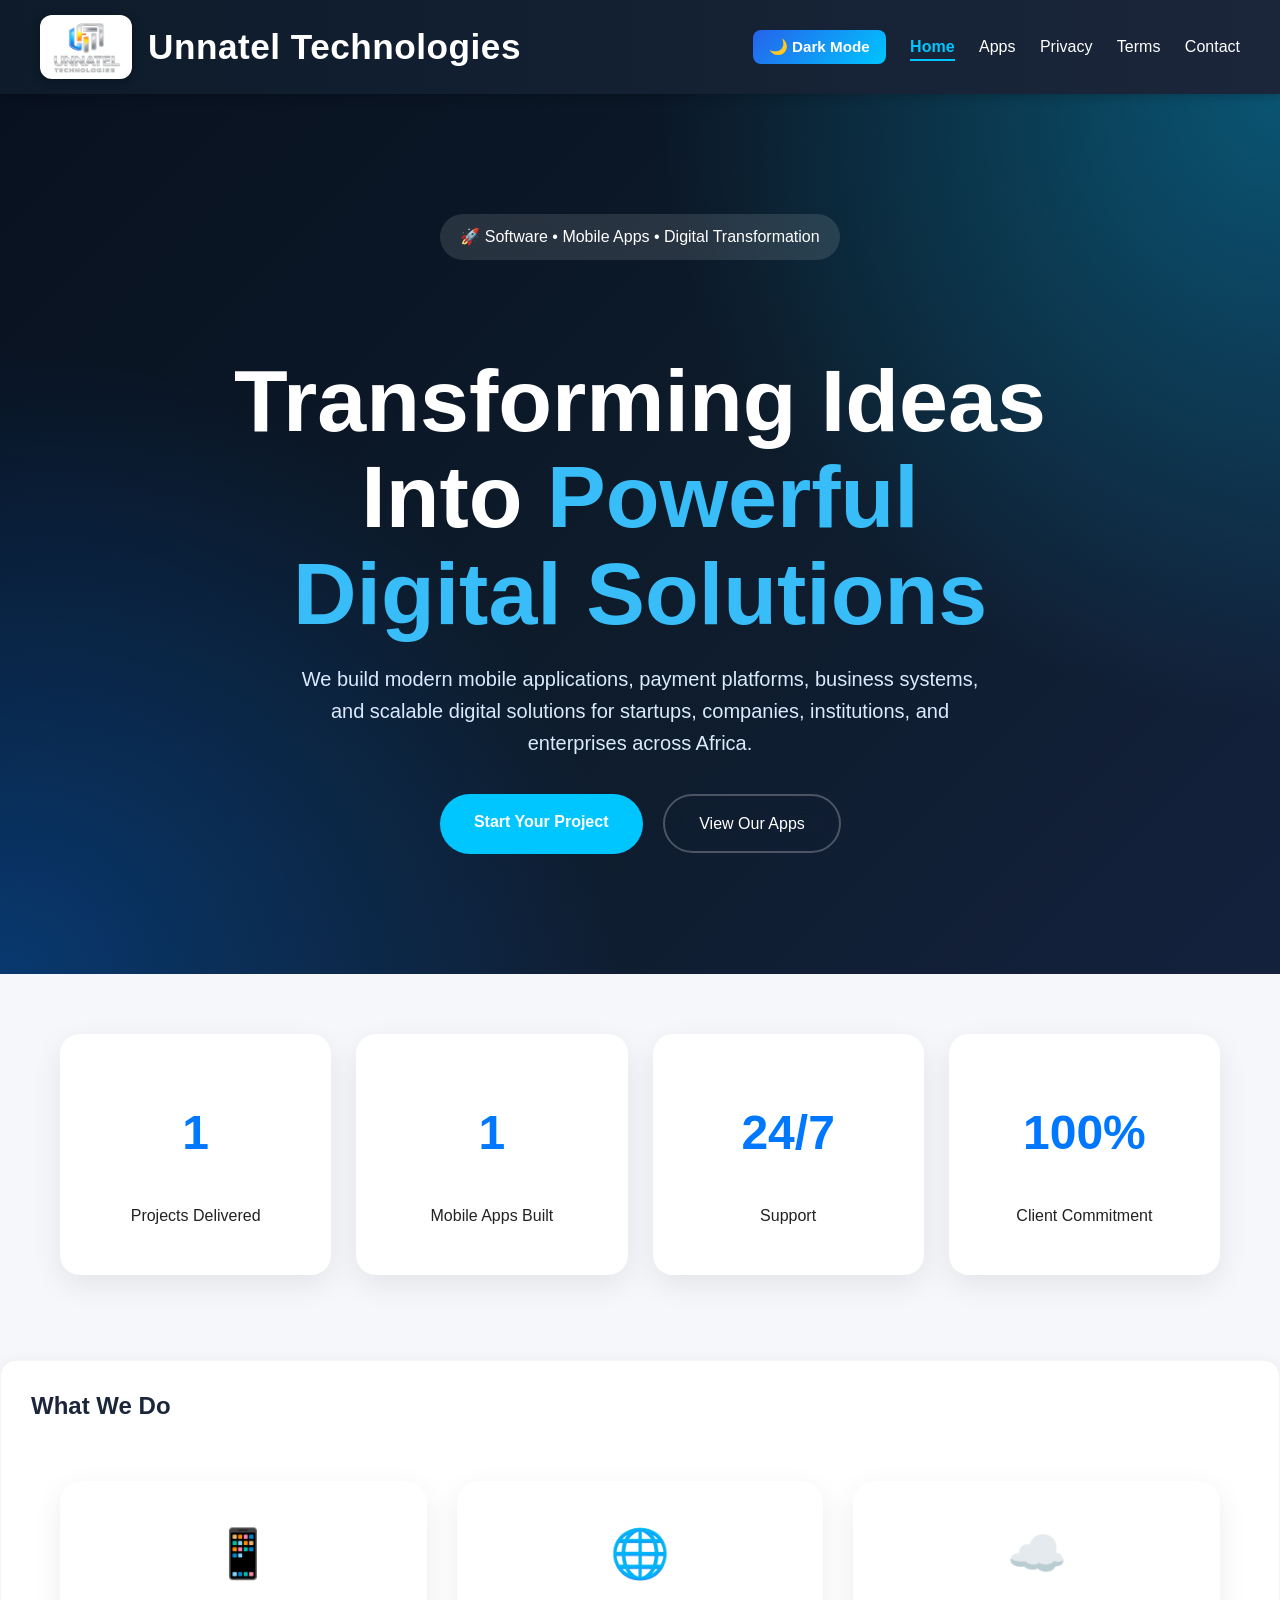
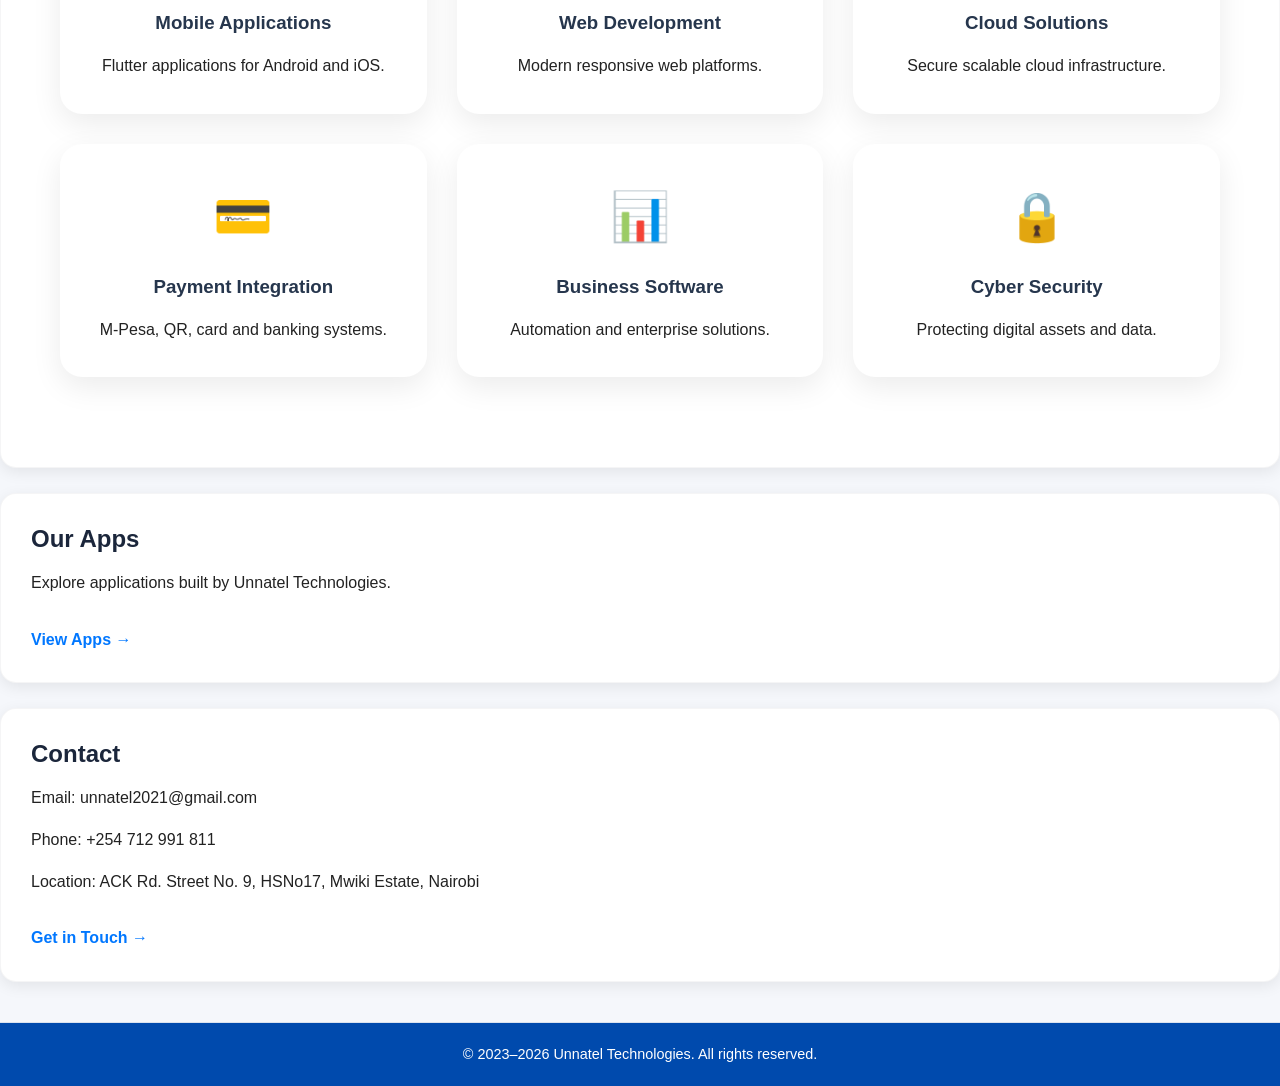
==== index.html @ f489d94c "Fix formatting issues in index.html" ====
<!DOCTYPE html>
<html lang="en">
<head>
  <meta charset="UTF-8">
  <title>Unnatel Technologies</title>
  <meta name="viewport" content="width=device-width, initial-scale=1">
  <link rel="icon" type="image/png" href="assets/images/favicon.png">

  <!-- SEO -->
  <meta name="description" content="Unnatel Technologies is a software development company in Kenya building mobile and web applications.">
  <meta name="keywords" content="Unnatel Technologies, Android apps Kenya, software development, mobile apps">
  <meta name="author" content="Unnatel Technologies">

  <link rel="stylesheet" href="styles.css">

  <style>
    body {
      margin: 0;
      font-family: 'Segoe UI', Arial, sans-serif;
      background: #f5f7fb;
      color: #222;
      transition: background 0.3s ease, color 0.3s ease;
    }
    /* Header / Nav */
    header {
      background: linear-gradient(90deg, #0d1b2a, #1b263b);
      color: #fff;
      padding: 15px 40px;
      box-shadow: 0 2px 10px rgba(0,0,0,.2);
      position: sticky;
      top: 0;
      z-index: 40;
    }

    nav {
      display: flex;
      justify-content: space-between;
      align-items: center;
    }

    nav a {
      color: #fff;
      text-decoration: none;
      margin-left: 20px;
      font-weight: 500;
      transition: color .3s ease;
    }

    nav a:hover {
      color: #00c6ff;
    }

    /* --- UPDATED LOGO & BRAND TITLE STYLES --- */
    .logo-container {
      display: flex;
      align-items: center;
      gap: 16px;
    }

    .logo {
      width: 70px;            /* Increased from 48px */
      height: 70px;           /* Increased from 48px */
      object-fit: contain;
      border-radius: 12px;
      background: #ffffff;    /* Adds background contrast to make logo pop */
      padding: 4px;
      box-shadow: 0 2px 8px rgba(0,0,0,0.3);
    }

    .brand-name {
      font-size: 2.2rem;     /* Makes "Unnatel Technologies" significantly larger */
      font-weight: 800;
      color: #ffffff;
      letter-spacing: 0.5px;
    }

    .hero-banner {
      background: linear-gradient(135deg, #0077ff, #00c6ff);
      color: white;
      padding: 80px 20px;
      text-align: center;
    }

    .hero-banner h1 {
      font-size: 3em;
      margin-bottom: 20px;
      font-weight: 700;
    }

    .hero-banner p {
      font-size: 1.2em;
      max-width: 700px;
      margin: 0 auto;
      line-height: 1.6;
    }

    nav a.active {
      color: #00c6ff;
      font-weight: 700;
      border-bottom: 2px solid #00c6ff;
      padding-bottom: 4px;
    }

    .container {
      max-width: 1100px;
      margin: auto;
      padding: 40px 20px;
    }

    .card {
      background: white;
      padding: 30px;
      margin-top: 25px;
      border-radius: 16px;
      box-shadow: 0 4px 15px rgba(0,0,0,0.08);
      transition: transform 0.2s ease, box-shadow 0.2s ease;
    }

    .card:hover {
      transform: translateY(-5px);
      box-shadow: 0 6px 20px rgba(0,0,0,0.12);
    }

    .card h2 {
      color: #1b263b;
      margin-bottom: 15px;
    }

    .card ul {
      margin: 15px 0;
      padding-left: 20px;
    }

    .card a {
      display: inline-block;
      margin-top: 15px;
      color: #0077ff;
      font-weight: bold;
      text-decoration: none;
      transition: color 0.3s ease;
    }

    .card a:hover {
      color: #00c6ff;
    }
 
    footer {
      background: #004aad;
      color: white;
      text-align: center;
      padding: 20px;
      margin-top: 40px;
    }
    .hero-banner {
  position: relative;
  overflow: hidden;
  min-height: 90vh;

  background:
    radial-gradient(circle at top right,#00c6ff55,transparent 40%),
    radial-gradient(circle at bottom left,#0077ff55,transparent 40%),
    linear-gradient(135deg,#081120,#0d1b2a,#14213d);

  display:flex;
  align-items:center;
  justify-content:center;
  text-align:center;
  color:white;
}

.hero-content{
  max-width:900px;
  z-index:2;
  padding:40px;
}

.hero-badge{
  display:inline-block;
  background:rgba(255,255,255,.12);
  backdrop-filter:blur(15px);
  padding:10px 20px;
  border-radius:50px;
  margin-bottom:20px;
}

.hero-banner h1{
  font-size:clamp(3rem,8vw,5.5rem);
  line-height:1.1;
  margin-bottom:20px;
  font-weight:900;
}

.hero-banner h1 span{
  color:#38bdf8;
}

.hero-banner p{
  font-size:1.25rem;
  color:#dbeafe;
  max-width:700px;
  margin:auto;
}

.hero-actions{
  margin-top:35px;
  display:flex;
  justify-content:center;
  gap:20px;
  flex-wrap:wrap;
}

.btn-primary{
  padding:15px 34px;
  background:#00c6ff;
  color:#fff;
  border-radius:60px;
  font-weight:700;
}

.btn-primary:hover{
  transform:translateY(-3px);
}

.btn-secondary{
  padding:15px 34px;
  border:2px solid rgba(255,255,255,.25);
  color:white;
  border-radius:60px;
  backdrop-filter:blur(10px);
}

.stats-section{
  display:grid;
  grid-template-columns:repeat(auto-fit,minmax(220px,1fr));
  gap:25px;
  padding:60px 20px;
  max-width:1200px;
  margin:auto;
}

.stat-card{
  background:white;
  border-radius:20px;
  text-align:center;
  padding:30px;
  box-shadow:0 10px 30px rgba(0,0,0,.08);
}

.stat-card h2{
  font-size:3rem;
  color:#0077ff;
}

.services-grid{
  display:grid;
  grid-template-columns:repeat(auto-fit,minmax(280px,1fr));
  gap:30px;
  max-width:1200px;
  margin:60px auto;
  padding:0 20px;
}

.service-box{
  background:white;
  padding:35px;
  border-radius:22px;
  text-align:center;
  box-shadow:0 10px 30px rgba(0,0,0,.08);
  transition:.35s;
}

.service-box:hover{
  transform:translateY(-12px);
}

.icon{
  font-size:3rem;
  margin-bottom:15px;
}

    /* DARK MODE */
    body.dark {
      background: #0f172a;
      color: #e2e8f0;
    }

    body.dark .card {
      background: #1e293b;
      color: #e2e8f0;
    }

    body.dark header {
      background: linear-gradient(90deg, #020617, #1e293b);
    }

    body.dark footer {
      background: #1f1f1f;
    }

    body.dark .hero-banner {
      background: linear-gradient(135deg, #1e293b, #0f172a);
      color: #e2e8f0;
    }
    /* ====================================
   DARK MODE FIXES
   ==================================== */

body.dark .stat-card {
  background: #1e293b;
  color: #e2e8f0;
  box-shadow: 0 10px 30px rgba(0,0,0,.4);
}

body.dark .stat-card h2 {
  color: #38bdf8;
}

body.dark .stat-card p {
  color: #cbd5e1;
}

body.dark .service-box {
  background: #1e293b;
  color: #e2e8f0;
  box-shadow: 0 10px 30px rgba(0,0,0,.4);
  border: 1px solid rgba(255,255,255,.08);
}

body.dark .service-box h3 {
  color: #ffffff;
}

body.dark .service-box p {
  color: #cbd5e1;
}

body.dark .hero-badge {
  background: rgba(255,255,255,.08);
  color: #ffffff;
  border: 1px solid rgba(255,255,255,.15);
}

body.dark .btn-primary {
  background: linear-gradient(
    135deg,
    #0ea5e9,
    #38bdf8
  );
}

body.dark .btn-secondary {
  color: #ffffff;
  border: 2px solid rgba(255,255,255,.25);
  background: rgba(255,255,255,.04);
}

body.dark .btn-secondary:hover {
  background: rgba(255,255,255,.08);
}

body.dark .card h2 {
  color: #ffffff;
}

body.dark .card a {
  color: #38bdf8;
}

body.dark .card a:hover {
  color: #7dd3fc;
}

    .toggle-btn {
      cursor: pointer;
      padding: 8px 16px;
      border-radius: 8px;
      border: none;
      background: linear-gradient(135deg, #2563eb, #00c6ff);
      color: #fff;
      font-weight: bold;
      transition: background .3s ease, transform .2s ease;
    }

    .toggle-btn:hover {
      background: linear-gradient(135deg, #1d4ed8, #0099ff);
      transform: scale(1.05);
    }
/* SERVICES LIST */
.services-list {
  list-style: none;
  padding: 0;
  margin: 0;
}

.services-list li {
  display: flex;
  align-items: flex-start;
  margin-bottom: 14px;
  line-height: 1.7;
}

.services-list strong {
  min-width: 170px;
  font-weight: 700;
  color: #1b263b;
}

.services-list span {
  flex: 1;
  text-align: left;
}

.services-list span::before {
  content: "— ";
  color: #666;
}

body.dark .services-list strong {
  color: #ffffff;
}
    /* MOBILE RESPONSIVE FIX */
    @media (max-width: 768px) {
      header {
        padding: 15px 20px;
      }

      nav {
        flex-direction: column;
        align-items: flex-start;
        gap: 15px;
      }

      nav div {
        width: 100%;
        display: flex;
        flex-wrap: wrap;
        gap: 10px;
      }

      nav a {
        margin-left: 0;
        font-size: 14px;
      }

      .logo {
        width: 50px;
        height: 50px;
      }

      .brand-name {
        font-size: 1.5rem;
      }

      .toggle-btn {
        width: 100%;
        text-align: center;
      }

      .hero-banner {
        padding: 50px 15px;
      }

      .hero-banner h1 {
        font-size: 1.8em;
        line-height: 1.2;
      }

      .hero-banner p {
        font-size: 1em;
      }

      .container {
        padding: 20px 15px;
      }

      .card {
        padding: 20px;
      }
      .services-list {
  list-style: none;
  padding: 0;
  margin: 0;
}
      .services-list li {
  flex-direction: column;
  gap: 4px;
}

.services-list strong {
  min-width: auto;
}

.services-list span::before {
  content: "";
}




    }
    
/* =========================================
   UNNATEL TECHNOLOGIES — DARK MODE FIX
   Improves visibility without changing layout
========================================= */

body.dark {
  background: #0f172a;
  color: #e2e8f0;
}

/* Main content cards */
body.dark .card {
  background: #1e293b;
  color: #e2e8f0;
  border: 1px solid rgba(148, 163, 184, 0.18);
  box-shadow: 0 8px 24px rgba(0, 0, 0, 0.25);
}

body.dark .card h1,
body.dark .card h2,
body.dark .card h3,
body.dark .card h4 {
  color: #f8fafc;
}

body.dark .card p,
body.dark .card li,
body.dark .card span,
body.dark .card label {
  color: #cbd5e1;
}

/* Links inside cards */
body.dark .card a {
  color: #7dd3fc;
}

body.dark .card a:hover {
  color: #bae6fd;
}

/* Statistics cards */
body.dark .stat-card {
  background: #1e293b;
  color: #e2e8f0;
  border: 1px solid rgba(148, 163, 184, 0.18);
}

body.dark .stat-card h2 {
  color: #38bdf8;
}

body.dark .stat-card p {
  color: #e2e8f0;
}

/* Service cards */
body.dark .service-box {
  background: #1e293b;
  color: #e2e8f0;
  border: 1px solid rgba(148, 163, 184, 0.2);
  box-shadow: 0 8px 24px rgba(0, 0, 0, 0.25);
}

body.dark .service-box h3 {
  color: #f8fafc;
}

body.dark .service-box p {
  color: #cbd5e1;
}

/* Services list */
body.dark .services-list strong {
  color: #f8fafc;
}

body.dark .services-list span {
  color: #cbd5e1;
}

body.dark .services-list span::before {
  color: #94a3b8;
}

/* Hero section — retain the original glowing gradient */
body.dark .hero-banner {
  background:
    radial-gradient(circle at top right, #00c6ff33, transparent 40%),
    radial-gradient(circle at bottom left, #0077ff33, transparent 40%),
    linear-gradient(135deg, #081120, #0d1b2a, #14213d);
  color: #f8fafc;
}

body.dark .hero-banner h1,
body.dark .hero-banner h1 span {
  color: #f8fafc;
}

body.dark .hero-banner h1 span {
  color: #38bdf8;
}

body.dark .hero-banner p {
  color: #dbeafe;
}

body.dark .hero-badge {
  color: #f8fafc;
  background: rgba(255, 255, 255, 0.08);
  border: 1px solid rgba(255, 255, 255, 0.16);
}

/* Hero buttons */
body.dark .btn-primary {
  background: linear-gradient(135deg, #0284c7, #0ea5e9);
  color: #ffffff;
}

body.dark .btn-secondary {
  color: #ffffff;
  border-color: rgba(255, 255, 255, 0.4);
  background: rgba(255, 255, 255, 0.06);
}

body.dark .btn-primary:hover,
body.dark .btn-secondary:hover {
  color: #ffffff;
}

/* Navigation */
body.dark header {
  background: linear-gradient(90deg, #020617, #1e293b);
}

body.dark nav a {
  color: #e2e8f0;
}

body.dark nav a:hover,
body.dark nav a.active {
  color: #38bdf8;
}

/* Brand remains visible */
body.dark .brand-name {
  color: #ffffff;
}

/* Theme toggle */
body.dark .toggle-btn {
  color: #ffffff;
}

/* Footer */
body.dark footer {
  background: #020617;
  color: #e2e8f0;
}

/* Form controls, if present on this page */
body.dark input,
body.dark textarea,
body.dark select {
  background: #0f172a;
  color: #f8fafc;
  border: 1px solid #475569;
}

body.dark input::placeholder,
body.dark textarea::placeholder {
  color: #94a3b8;
}

/* General text visibility */
body.dark small,
body.dark figcaption {
  color: #cbd5e1;
}

body.dark hr {
  border-color: #475569;
}

  </style>
</head>

<body>

<header>
  <nav>
    <div class="logo-container">
      <img src="assets/images/logounnnatel.png"
           alt="Unnatel Technologies Logo"
           class="logo">
      <strong class="brand-name">Unnatel Technologies</strong>
    </div>

    <div>
      <button class="toggle-btn" onclick="toggleDark()" id="themeToggle">
        Dark Mode
      </button>

      <a href="index.html">Home</a>
      <a href="apps.html">Apps</a>
      <a href="privacy-policy.html">Privacy</a>
      <a href="terms.html">Terms</a>
      <a href="contact.html">Contact</a>
    </div>
  </nav>
</header>

<!-- Hero Banner -->
<section class="hero-banner">

  <div class="hero-overlay"></div>

  <div class="hero-content">

    <span class="hero-badge">
      🚀 Software • Mobile Apps • Digital Transformation
    </span>

    <h1>
      Transforming Ideas Into
      <span>Powerful Digital Solutions</span>
    </h1>

    <p>
      We build modern mobile applications, payment platforms,
      business systems, and scalable digital solutions for startups,
      companies, institutions, and enterprises across Africa.
    </p>

    <div class="hero-actions">
      <a href="contact.html" class="btn-primary">
        Start Your Project
      </a>

      <a href="apps.html" class="btn-secondary">
        View Our Apps
      </a>
    </div>

  </div>

</section>
  <section class="stats-section">

  <div class="stat-card">
    <h2>1</h2>
    <p>Projects Delivered</p>
  </div>

  <div class="stat-card">
    <h2>1</h2>
    <p>Mobile Apps Built</p>
  </div>

  <div class="stat-card">
    <h2>24/7</h2>
    <p>Support</p>
  </div>

  <div class="stat-card">
    <h2>100%</h2>
    <p>Client Commitment</p>
  </div>

</section>

<div class="card">
  <h2>What We Do</h2>

  <section class="services-grid">

  <div class="service-box">
    <div class="icon">📱</div>
    <h3>Mobile Applications</h3>
    <p>Flutter applications for Android and iOS.</p>
  </div>

  <div class="service-box">
    <div class="icon">🌐</div>
    <h3>Web Development</h3>
    <p>Modern responsive web platforms.</p>
  </div>

  <div class="service-box">
    <div class="icon">☁️</div>
    <h3>Cloud Solutions</h3>
    <p>Secure scalable cloud infrastructure.</p>
  </div>

  <div class="service-box">
    <div class="icon">💳</div>
    <h3>Payment Integration</h3>
    <p>M-Pesa, QR, card and banking systems.</p>
  </div>

  <div class="service-box">
    <div class="icon">📊</div>
    <h3>Business Software</h3>
    <p>Automation and enterprise solutions.</p>
  </div>

  <div class="service-box">
    <div class="icon">🔒</div>
    <h3>Cyber Security</h3>
    <p>Protecting digital assets and data.</p>
  </div>

</section>
</div>

  <div class="card">
    <h2>Our Apps</h2>
    <p>Explore applications built by Unnatel Technologies.</p>
    <a href="apps.html">View Apps →</a>
  </div>

  <div class="card">
    <h2>Contact</h2>
    <p>Email: unnatel2021@gmail.com</p>
    <p>Phone: +254 712 991 811</p>
    <p>Location: ACK Rd. Street No. 9, HSNo17, Mwiki Estate, Nairobi</p>
    <a href="contact.html">Get in Touch →</a>
  </div>

</div>

<footer>
  © 2023–2026 Unnatel Technologies. All rights reserved.
</footer>

<!-- Dark Mode Script -->

<script>
function applyTheme(theme) {
  document.body.classList.toggle("dark", theme === "dark");

  const button = document.getElementById("themeToggle");

  if (button) {
    button.textContent =
      theme === "dark" ? "Light Mode" : "Dark Mode";
    button.setAttribute(
      "aria-label",
      theme === "dark" ? "Switch to light mode" : "Switch to dark mode"
    );
  }

  localStorage.setItem("theme", theme);
}
<!-- Dark Mode Script -->
<script>
function toggleDark() {
  document.body.classList.toggle("dark");

  if (document.body.classList.contains("dark")) {
    localStorage.setItem("theme", "dark");
    document.getElementById("themeToggle").textContent = "Light Mode";
  } else {
    localStorage.setItem("theme", "light");
    document.getElementById("themeToggle").textContent = "Dark Mode";
  }
}

window.onload = function () {
  if (localStorage.getItem("theme") === "dark") {
    document.body.classList.add("dark");
    document.getElementById("themeToggle").textContent = "Light Mode";
  }
};
</script>

<script>
const currentPage = window.location.pathname.split("/").pop();

const navLinks = document.querySelectorAll("nav a");

navLinks.forEach(link => {
  const linkPage = link.getAttribute("href");

  if (linkPage === currentPage) {
    link.classList.add("active");
  }
});
</script>

<script>
document.addEventListener("DOMContentLoaded", function () {
  const toggle = document.querySelector(".toggle-btn");

  if (!toggle) return;

  // Restore the user's saved preference
  const savedTheme = localStorage.getItem("unnatel-theme");

  if (savedTheme === "dark") {
    document.body.classList.add("dark");
  }

  // Keep the button label in sync with the current theme
  function updateToggleLabel() {
    toggle.textContent = document.body.classList.contains("dark")
      ? "☀️ Light Mode"
      : "🌙 Dark Mode";
  }

  updateToggleLabel();

  // Toggle between light and dark mode
  toggle.addEventListener("click", function () {
    const isDark = document.body.classList.toggle("dark");

    localStorage.setItem(
      "unnatel-theme",
      isDark ? "dark" : "light"
    );

    updateToggleLabel();
  });
});
</script>

</body>
</html>
---- styles.css ----
/* =========================================================
   UNNATEL TECHNOLOGIES — SHARED WEBSITE STYLES
   ========================================================= */

/* ---------- GLOBAL ---------- */

* {
  box-sizing: border-box;
}

html {
  scroll-behavior: smooth;
}

body {
  margin: 0;
  font-family: "Segoe UI", Arial, sans-serif;
  background: #f5f7fb;
  color: #222;
  line-height: 1.6;
  transition: background 0.3s ease, color 0.3s ease;
}

img {
  max-width: 100%;
  height: auto;
}

a {
  color: #2563eb;
  text-decoration: none;
  transition: color 0.25s ease;
}

a:hover {
  color: #00aeea;
}


/* ---------- HEADER ---------- */

header {
  background: linear-gradient(90deg, #0d1b2a, #1b263b);
  color: white;
  padding: 14px 40px;
  box-shadow: 0 2px 12px rgba(0, 0, 0, 0.18);
  position: relative;
  z-index: 1000;
}

nav {
  max-width: 1200px;
  margin: 0 auto;
  display: flex !important;
  justify-content: space-between !important;
  align-items: center !important;
  gap: 25px;
}


/* ---------- BRAND ---------- */

.brand,
header nav a:first-child {
  display: flex !important;
  align-items: center !important;
  gap: 14px !important;
  text-decoration: none !important;
  margin-left: 0 !important;
  flex-shrink: 0;
}

/* Header logo */

.brand img,
header nav img {
  display: inline-block !important;
  visibility: visible !important;
  opacity: 1 !important;
  height: 64px !important;
  width: auto !important;
  max-width: 220px !important;
  object-fit: contain !important;
  margin: 0 !important;
  border-radius: 12px !important;
}

/* Header company name */

.brand span,
.brand,
header nav a:first-child {
  font-size: 1.65rem !important;
  font-weight: 800 !important;
  color: #ffffff !important;
  white-space: nowrap;
  letter-spacing: -0.3px;
}


```css
/* ---------- NAVIGATION LINKS ---------- */

nav > div,
.nav-links {
  display: flex;
  align-items: center;
  justify-content: flex-end;
  gap: 0;
}

nav a {
  color: #ffffff;
  text-decoration: none;
  margin-left: 20px;
  font-weight: 500;
  padding-bottom: 4px;
  border-bottom: 2px solid transparent;
  transition:
    color 0.3s ease,
    border-color 0.3s ease;
}

nav a:hover {
  color: #00c6ff;
  border-bottom-color: #00c6ff;
}

nav a:focus,
nav a:active {
  color: #00c6ff;
  border-bottom-color: #00c6ff;
}

nav a.active {
  color: #00c6ff;
  font-weight: 700;
  border-bottom: 2px solid #00c6ff;
}


/* ---------- MAIN CONTAINER ---------- */

.container {
  width: min(100%, 1100px);
  margin: 0 auto;
  padding: 42px 24px;
}


/* ---------- HERO ---------- */

.hero {
  background: linear-gradient(135deg, #ffffff, #f0f4ff);
  padding: 58px 45px;
  border-radius: 18px;
  text-align: center;
  margin-top: 24px;
  box-shadow: 0 5px 24px rgba(0, 0, 0, 0.07);
  animation: fadeIn 0.7s ease;
}

.hero h1 {
  font-size: clamp(2rem, 5vw, 2.8rem);
  line-height: 1.15;
  color: #0d1b2a;
  margin: 0 0 16px;
  font-weight: 800;
  letter-spacing: -0.5px;
}

.hero p {
  max-width: 760px;
  margin: 0 auto;
  font-size: 1.12rem;
  color: #4b5563;
}


/* ---------- HEADINGS ---------- */

h1,
h2,
h3 {
  line-height: 1.25;
}

h2 {
  color: #1b263b;
}

h3 {
  color: #26364d;
}


/* ---------- CARDS ---------- */

.card {
  background: #ffffff;
  padding: 28px;
  margin-top: 25px;
  border-radius: 16px;
  box-shadow: 0 4px 15px rgba(0, 0, 0, 0.07);
  border: 1px solid rgba(15, 23, 42, 0.04);
  transition:
    transform 0.2s ease,
    box-shadow 0.2s ease;
}

.card:hover {
  transform: translateY(-3px);
  box-shadow: 0 8px 24px rgba(0, 0, 0, 0.10);
}

.card h2 {
  color: #1b263b;
  margin-top: 0;
  margin-bottom: 14px;
}

.card p:last-child {
  margin-bottom: 0;
}


/* ---------- LISTS ---------- */

.card ul,
.container ul {
  padding-left: 22px;
}

.card li,
.container li {
  margin-bottom: 8px;
}


/* ---------- BUTTONS ---------- */

button,
.toggle-btn {
  cursor: pointer;
  padding: 9px 17px;
  border-radius: 8px;
  border: none;
  background: linear-gradient(135deg, #2563eb, #00c6ff);
  color: white;
  font-family: inherit;
  font-weight: 700;
  font-size: 0.95rem;
  transition:
    background 0.3s ease,
    transform 0.2s ease,
    box-shadow 0.2s ease;
}

button:hover,
.toggle-btn:hover {
  background: linear-gradient(135deg, #1d4ed8, #0099ff);
  transform: translateY(-1px);
  box-shadow: 0 4px 12px rgba(37, 99, 235, 0.25);
}


/* ---------- FOOTER ---------- */

footer {
  text-align: center;
  padding: 28px 20px;
  margin-top: 55px;
  font-size: 0.9rem;
  color: #64748b;
  background: #f0f4ff;
  border-top: 1px solid #dbe3ef;
}

footer a {
  color: #2563eb;
}


/* ---------- CONTENT PAGE IMAGES ---------- */

.card img,
.container img {
  max-width: 100%;
  height: auto;
  display: block;
  margin: 20px auto;
  border-radius: 12px;
}


/* ---------- DARK MODE ---------- */

body.dark {
  background: #0f172a;
  color: #e2e8f0;
}

body.dark header {
  background: linear-gradient(90deg, #020617, #111827);
}

body.dark .hero {
  background: linear-gradient(135deg, #1e293b, #0f172a);
  color: #e2e8f0;
  box-shadow: 0 5px 24px rgba(0, 0, 0, 0.25);
}

body.dark .hero h1 {
  color: #f8fafc;
}

body.dark .hero p {
  color: #cbd5e1;
}

body.dark .card {
  background: #1e293b;
  color: #e2e8f0;
  border-color: rgba(148, 163, 184, 0.12);
  box-shadow: 0 5px 20px rgba(0, 0, 0, 0.18);
}

body.dark .card h2,
body.dark h2,
body.dark h3 {
  color: #f1f5f9;
}

body.dark footer {
  background: #111827;
  color: #94a3b8;
  border-top-color: #263244;
}

body.dark footer a {
  color: #38bdf8;
}

body.dark a {
  color: #38bdf8;
}


/* ---------- DARK MODE TOGGLE ---------- */

.toggle-btn {
  white-space: nowrap;
}


/* ---------- ANIMATION ---------- */

@keyframes fadeIn {
  from {
    opacity: 0;
    transform: translateY(10px);
  }

  to {
    opacity: 1;
    transform: translateY(0);
  }
}


/* ---------- MOBILE ---------- */

@media (max-width: 850px) {

  header {
    padding: 12px 20px;
  }

  nav {
    flex-wrap: wrap;
    justify-content: center !important;
  }

  .brand,
  header nav a:first-child {
    width: 100%;
    justify-content: center;
  }

  nav > div,
  .nav-links {
    justify-content: center;
    flex-wrap: wrap;
  }

  nav a {
    margin-left: 2px;
    margin-right: 2px;
  }

  .container {
    padding: 30px 18px;
  }

  .hero {
    padding: 42px 24px;
    margin-top: 18px;
  }

  .hero p {
    font-size: 1rem;
  }

  .card {
    padding: 22px;
  }
}


@media (max-width: 520px) {

  header {
    padding: 12px 14px;
  }

  .brand img,
  header nav img {
    height: 54px !important;
  }

  .brand span,
  .brand,
  header nav a:first-child {
    font-size: 1.35rem !important;
  }

  nav a {
    font-size: 0.88rem;
    padding: 7px 8px;
  }

  .container {
    padding: 24px 14px;
  }

  .hero {
    padding: 34px 18px;
    border-radius: 14px;
  }

  .hero h1 {
    font-size: 2rem;
  }

  .card {
    padding: 19px;
    border-radius: 14px;
  }

  footer {
    padding: 24px 14px;
  }
}


/* ---------- REDUCED MOTION ---------- */

@media (prefers-reduced-motion: reduce) {

  html {
    scroll-behavior: auto;
  }

  *,
  *::before,
  *::after {
    animation-duration: 0.01ms !important;
    animation-iteration-count: 1 !important;
    transition-duration: 0.01ms !important;
  }
}

/* ---------- DARK MODE VISIBILITY FIX ---------- */

body.dark {
  background: #0f172a;
  color: #e2e8f0;
}

body.dark .container,
body.dark .container p,
body.dark .container li,
body.dark .card p,
body.dark .card li {
  color: #e2e8f0;
}

body.dark .card,
body.dark .card h2,
body.dark .card h3 {
  color: #f1f5f9;
}

body.dark .hero h1,
body.dark h1,
body.dark h2,
body.dark h3 {
  color: #f1f5f9;
}

body.dark input,
body.dark textarea,
body.dark select {
  background: #1e293b;
  color: #f1f5f9;
  border: 1px solid #475569;
}

body.dark input::placeholder,
body.dark textarea::placeholder {
  color: #94a3b8;
}

body.dark a {
  color: #38bdf8;
}

body.dark a:hover {
  color: #7dd3fc;
}

body.dark .toggle-btn {
  color: #ffffff;
}

body.dark footer {
  background: #111827;
  color: #cbd5e1;
}
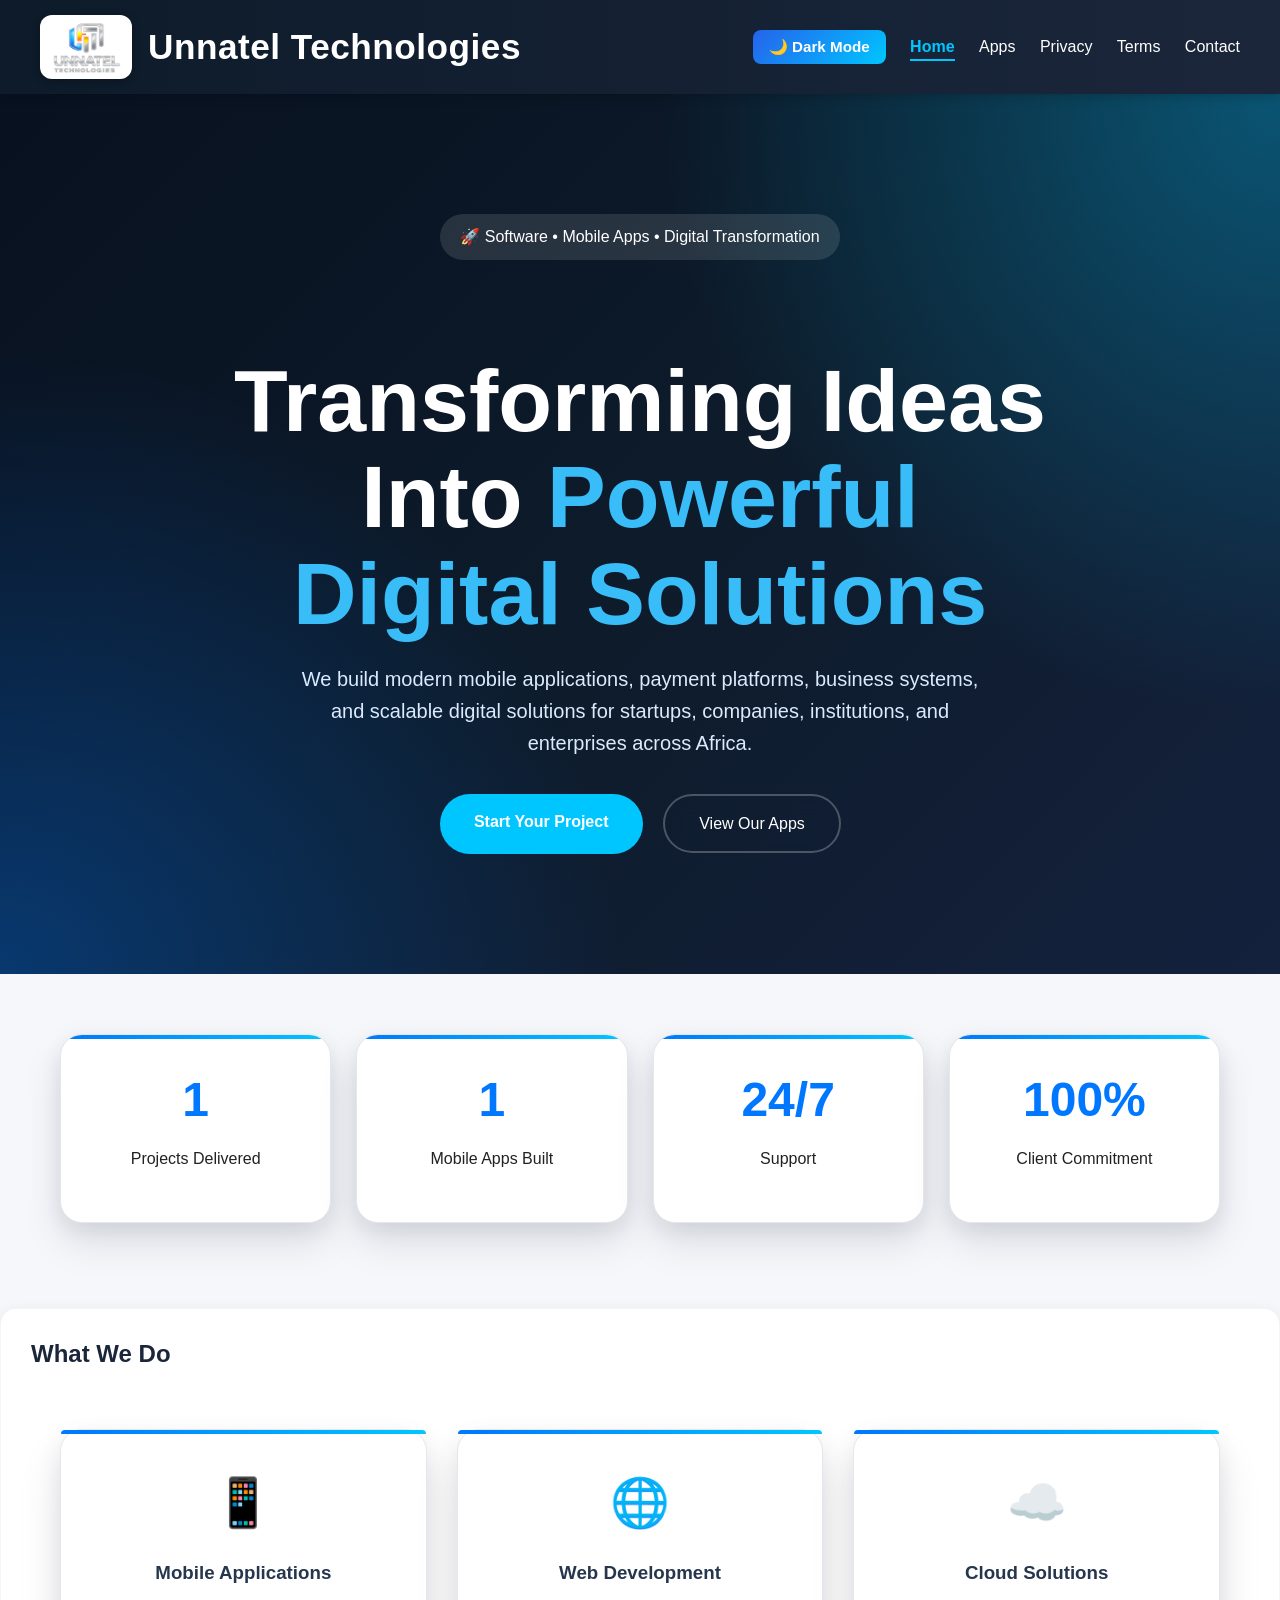
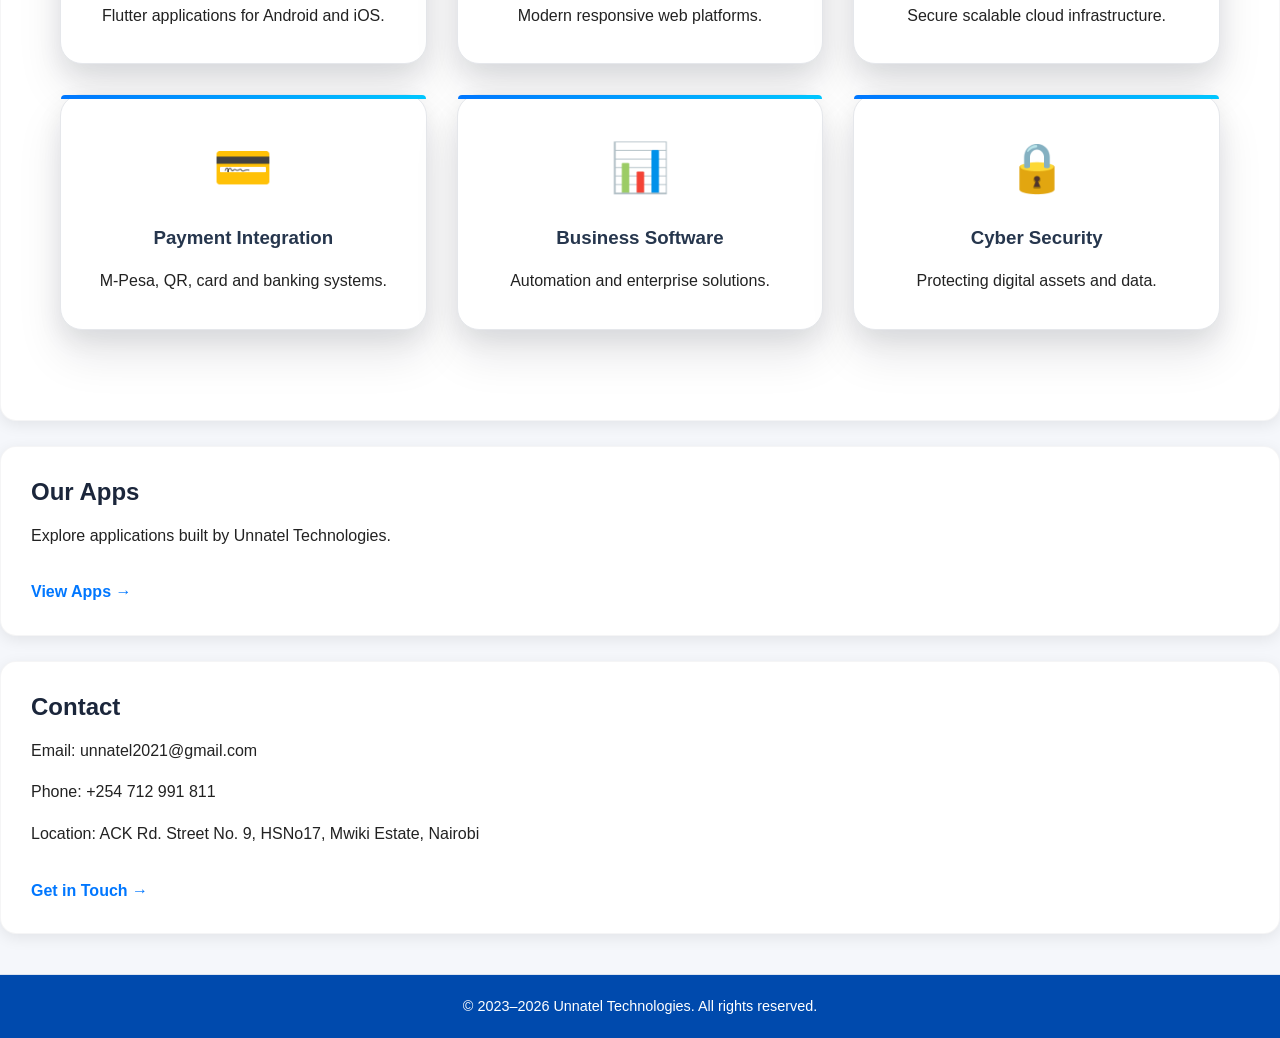
==== commit 73695849: "Refactor card and service box styles Updated styles for cards and service boxes to enhance appearanc" ====
--- a/index.html
+++ b/index.html
@@ -115,7 +115,12 @@
       box-shadow: 0 4px 15px rgba(0,0,0,0.08);
       transition: transform 0.2s ease, box-shadow 0.2s ease;
     }
-
+    .card h2{
+  margin-top:0;
+}
+.card h2{
+  margin-top:0;
+}
     .card:hover {
       transform: translateY(-5px);
       box-shadow: 0 6px 20px rgba(0,0,0,0.12);
@@ -239,16 +244,28 @@
 }
 
 .stat-card{
-  background:white;
-  border-radius:20px;
+  background:#ffffff;
+  border-radius:22px;
   text-align:center;
-  padding:30px;
-  box-shadow:0 10px 30px rgba(0,0,0,.08);
-}
-
+  padding:35px 30px;
+  border:1px solid #e5e7eb;
+  position: relative;
+overflow: hidden;
+  box-shadow:
+    0 8px 20px rgba(15,23,42,.08),
+    0 20px 40px rgba(15,23,42,.10);
+  transition:all .35s ease;
+}
+.stat-card:hover{
+  transform:translateY(-8px);
+  box-shadow:
+    0 15px 30px rgba(15,23,42,.12),
+    0 30px 60px rgba(15,23,42,.15);
+}
 .stat-card h2{
   font-size:3rem;
   color:#0077ff;
+  margin:0 0 8px;
 }
 
 .services-grid{
@@ -261,18 +278,40 @@
 }
 
 .service-box{
-  background:white;
+  background:#ffffff;
   padding:35px;
   border-radius:22px;
   text-align:center;
-  box-shadow:0 10px 30px rgba(0,0,0,.08);
-  transition:.35s;
+  border:1px solid #e5e7eb;
+  box-shadow:
+    0 10px 25px rgba(15,23,42,.08),
+    0 25px 45px rgba(15,23,42,.10);
+  transition:all .35s ease;
+  position:relative;
 }
 
 .service-box:hover{
   transform:translateY(-12px);
-}
-
+  box-shadow:
+    0 18px 38px rgba(15,23,42,.14),
+    0 35px 65px rgba(15,23,42,.18);
+  border-color:#bcd8ff;
+}
+.service-box::before,
+.stat-card::before{
+  content:"";
+  position:absolute;
+  top:0;
+  left:0;
+  right:0;
+  height:4px;
+  border-radius:22px 22px 0 0;
+  background:linear-gradient(
+    90deg,
+    #0077ff,
+    #00c6ff
+  );
+}
 .icon{
   font-size:3rem;
   margin-bottom:15px;
--- a/styles.css
+++ b/styles.css
@@ -61,8 +61,7 @@
 
 /* ---------- BRAND ---------- */
 
-.brand,
-header nav a:first-child {
+.brand {
   display: flex !important;
   align-items: center !important;
   gap: 14px !important;
@@ -89,8 +88,7 @@
 /* Header company name */
 
 .brand span,
-.brand,
-header nav a:first-child {
+.brand {
   font-size: 1.65rem !important;
   font-weight: 800 !important;
   color: #ffffff !important;
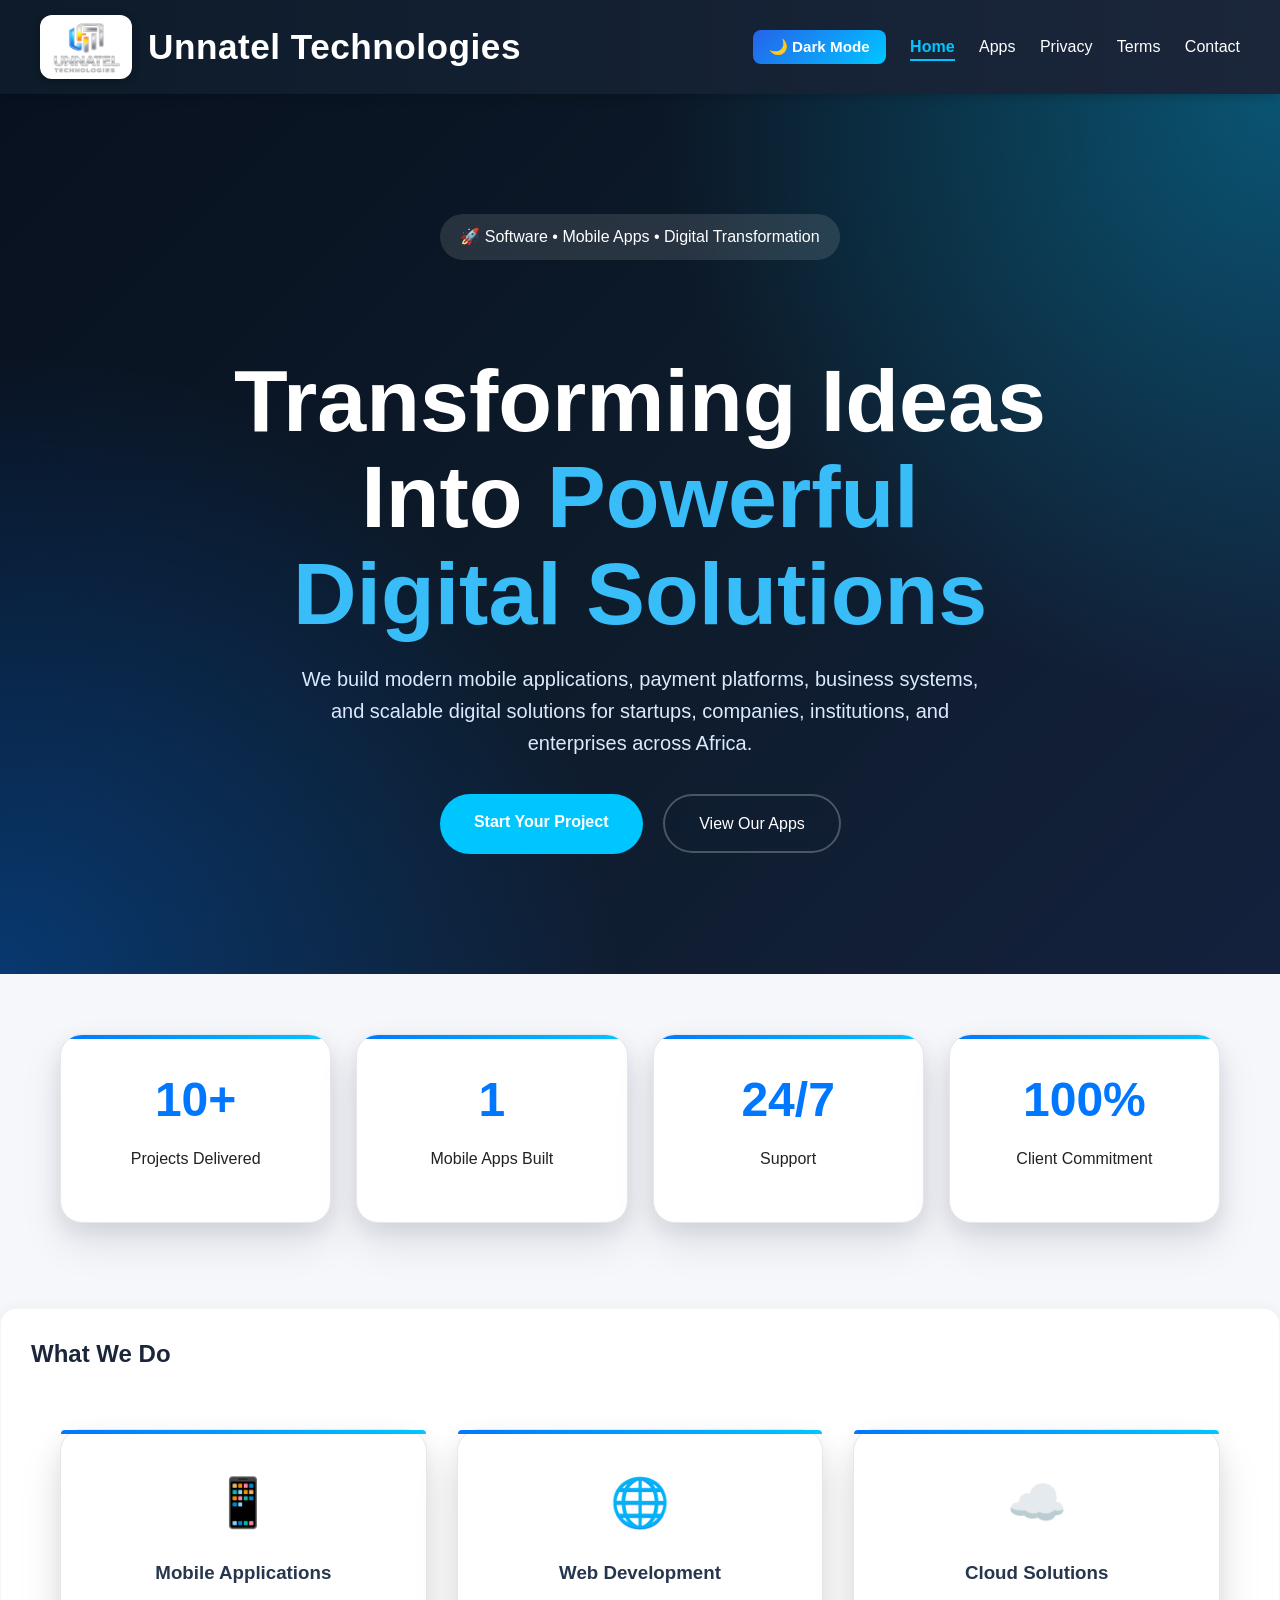
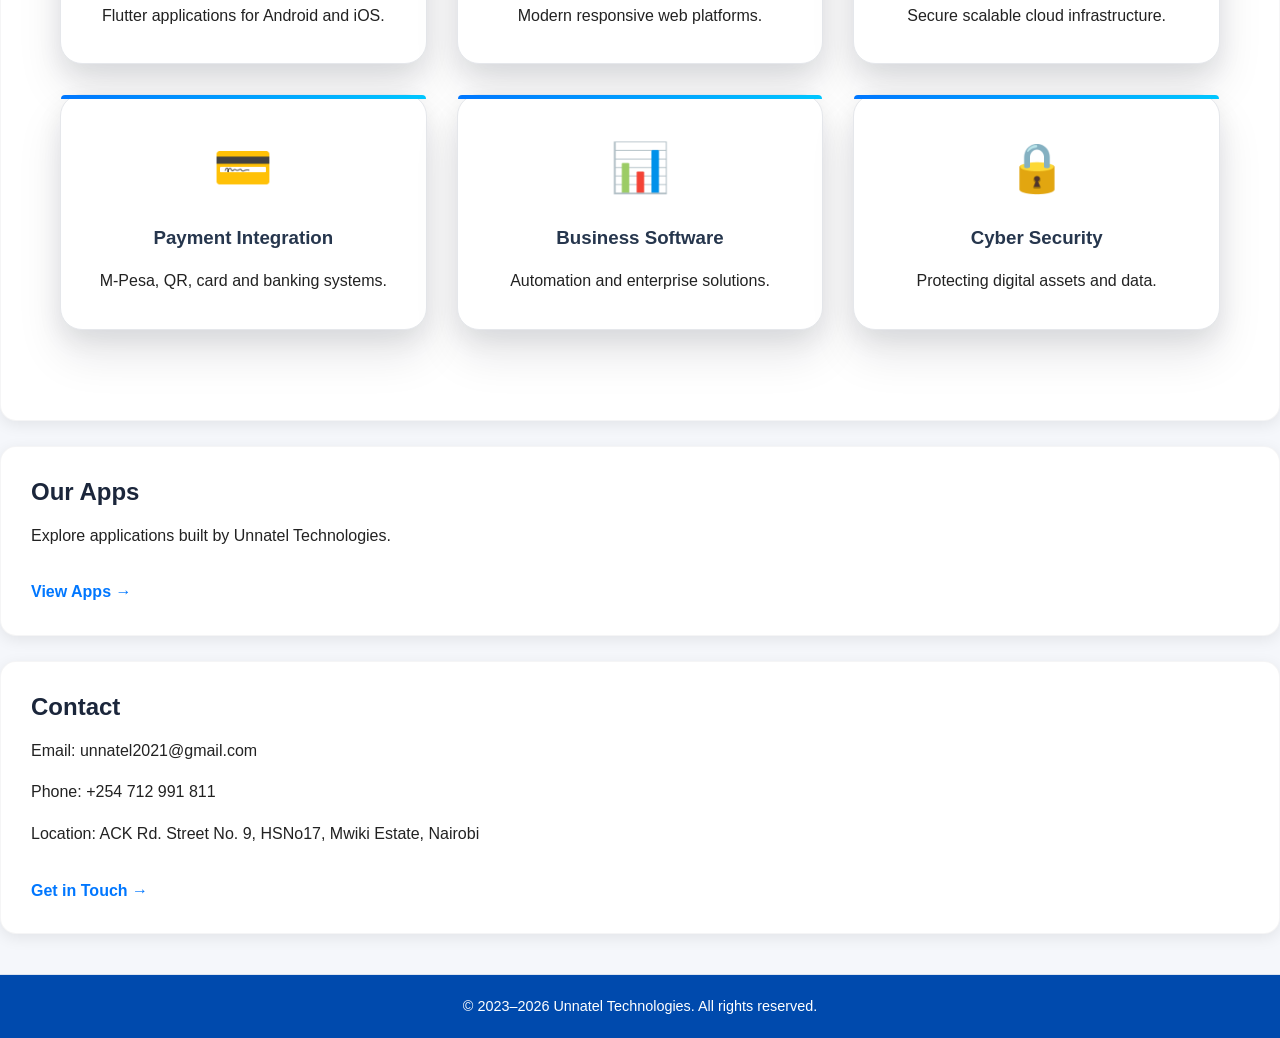
==== commit a47a7988: "Update projects delivered count to 10" ====
--- a/index.html
+++ b/index.html
@@ -788,7 +788,7 @@
   <section class="stats-section">
 
   <div class="stat-card">
-    <h2>1</h2>
+    <h2>10+</h2>
     <p>Projects Delivered</p>
   </div>
 
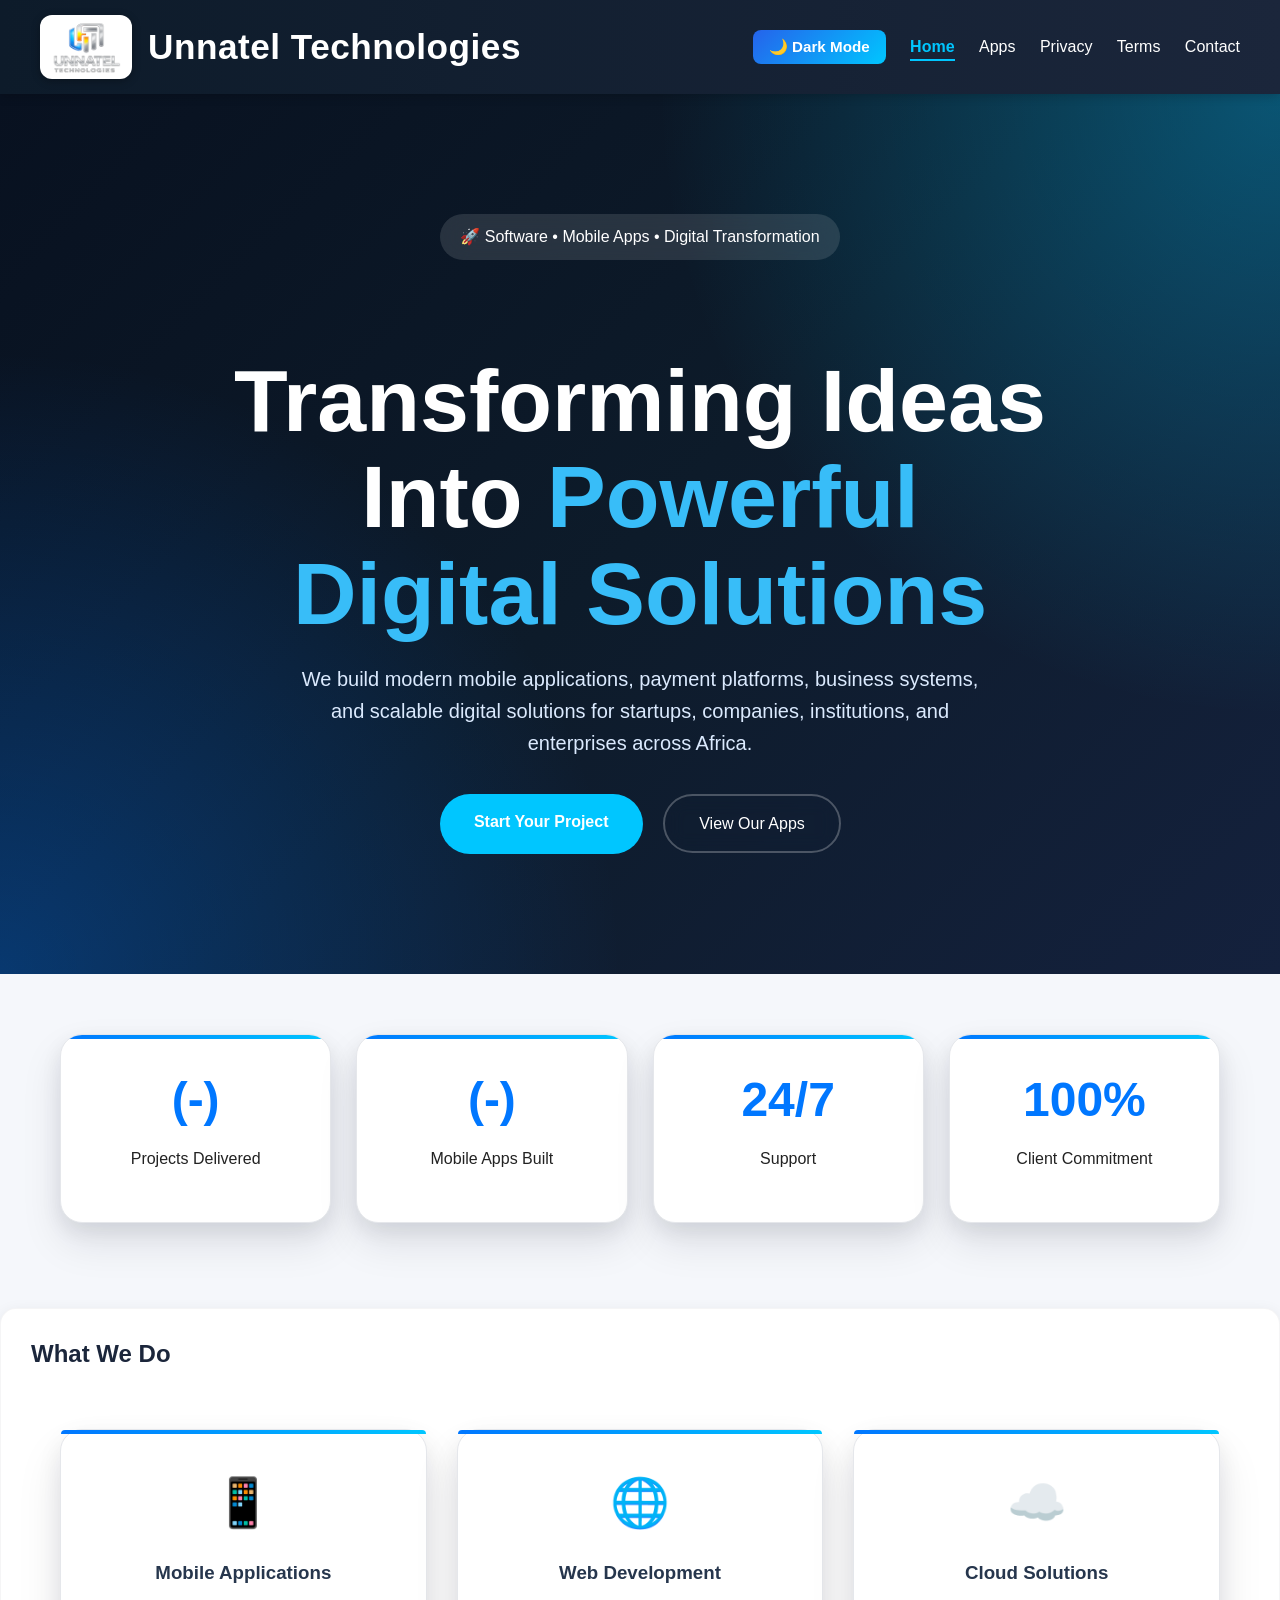
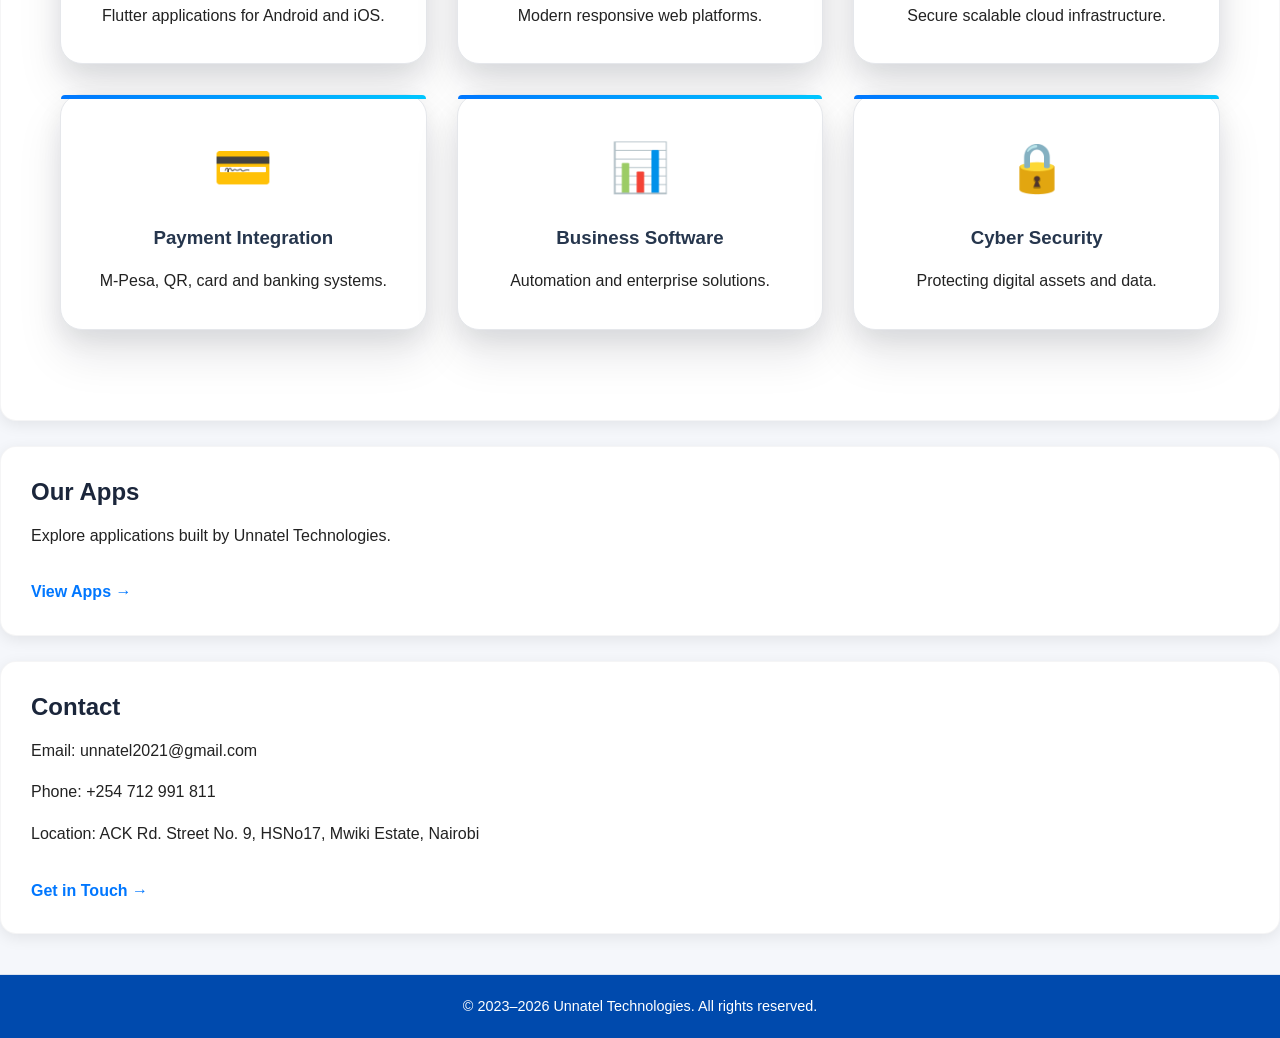
==== commit 77e52406: "Update index.html" ====
--- a/index.html
+++ b/index.html
@@ -788,12 +788,12 @@
   <section class="stats-section">
 
   <div class="stat-card">
-    <h2>10+</h2>
+    <h2>(-)</h2>
     <p>Projects Delivered</p>
   </div>
 
   <div class="stat-card">
-    <h2>1</h2>
+    <h2>(-)</h2>
     <p>Mobile Apps Built</p>
   </div>
 
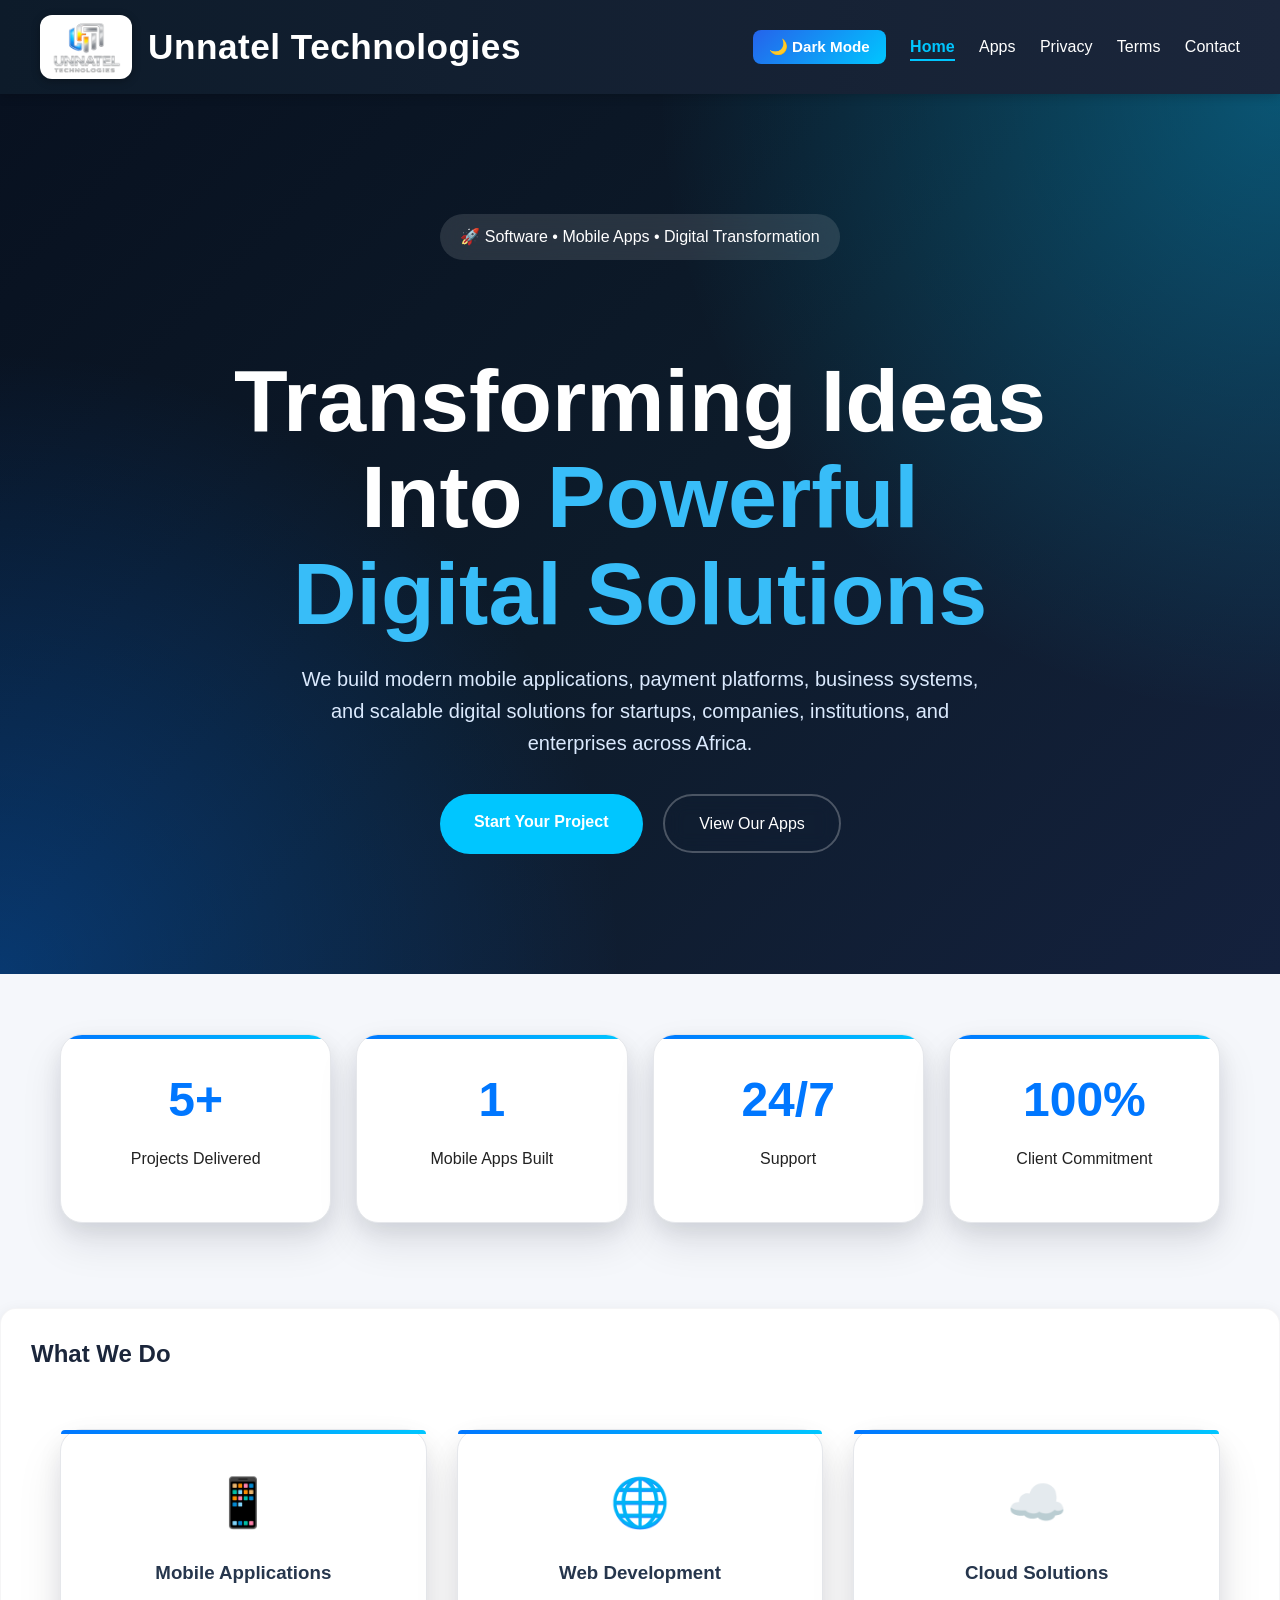
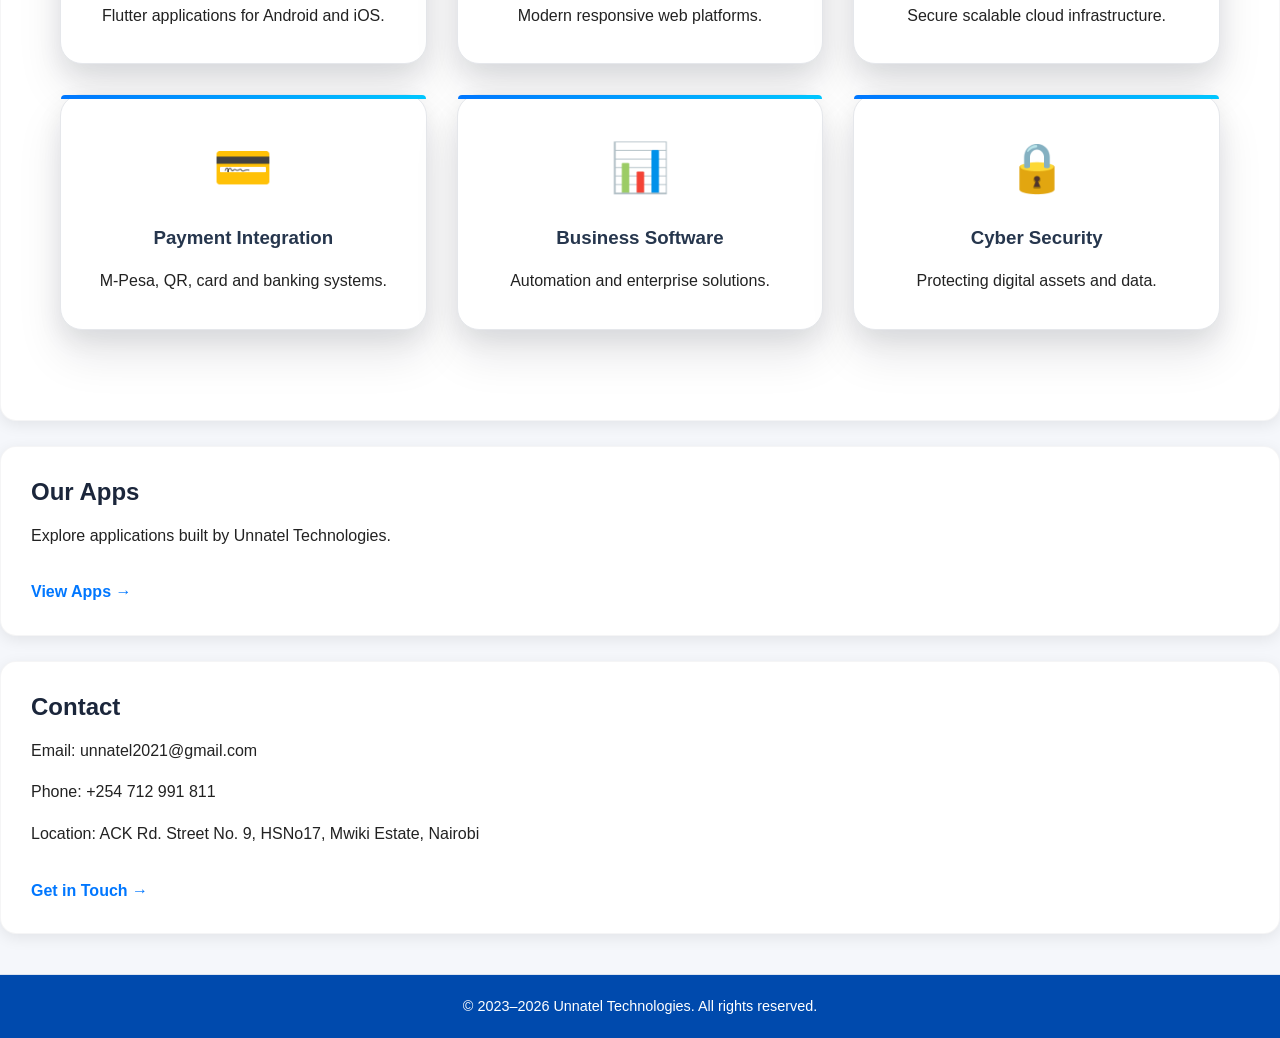
==== commit 85bd76a6: "Update project and mobile app delivery statistics" ====
--- a/index.html
+++ b/index.html
@@ -788,12 +788,12 @@
   <section class="stats-section">
 
   <div class="stat-card">
-    <h2>(-)</h2>
+    <h2>5+</h2>
     <p>Projects Delivered</p>
   </div>
 
   <div class="stat-card">
-    <h2>(-)</h2>
+    <h2>1</h2>
     <p>Mobile Apps Built</p>
   </div>
 
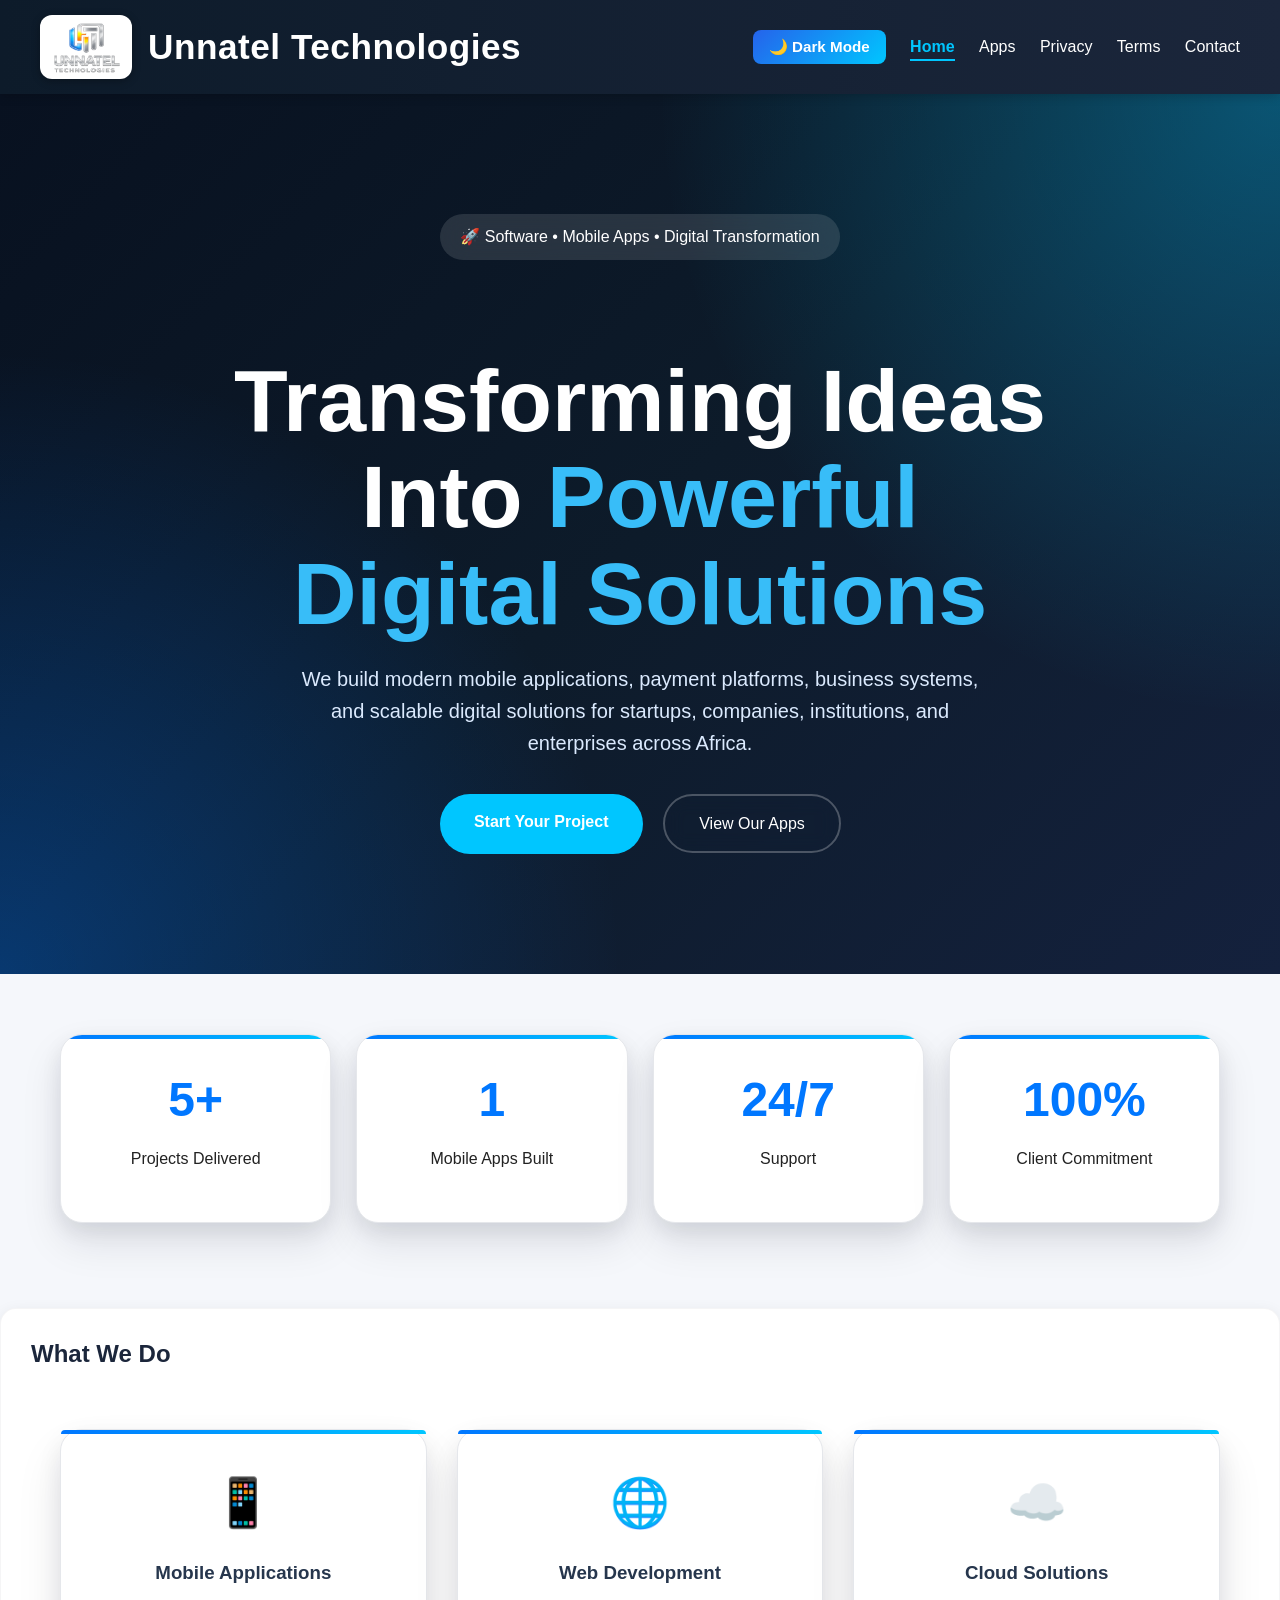
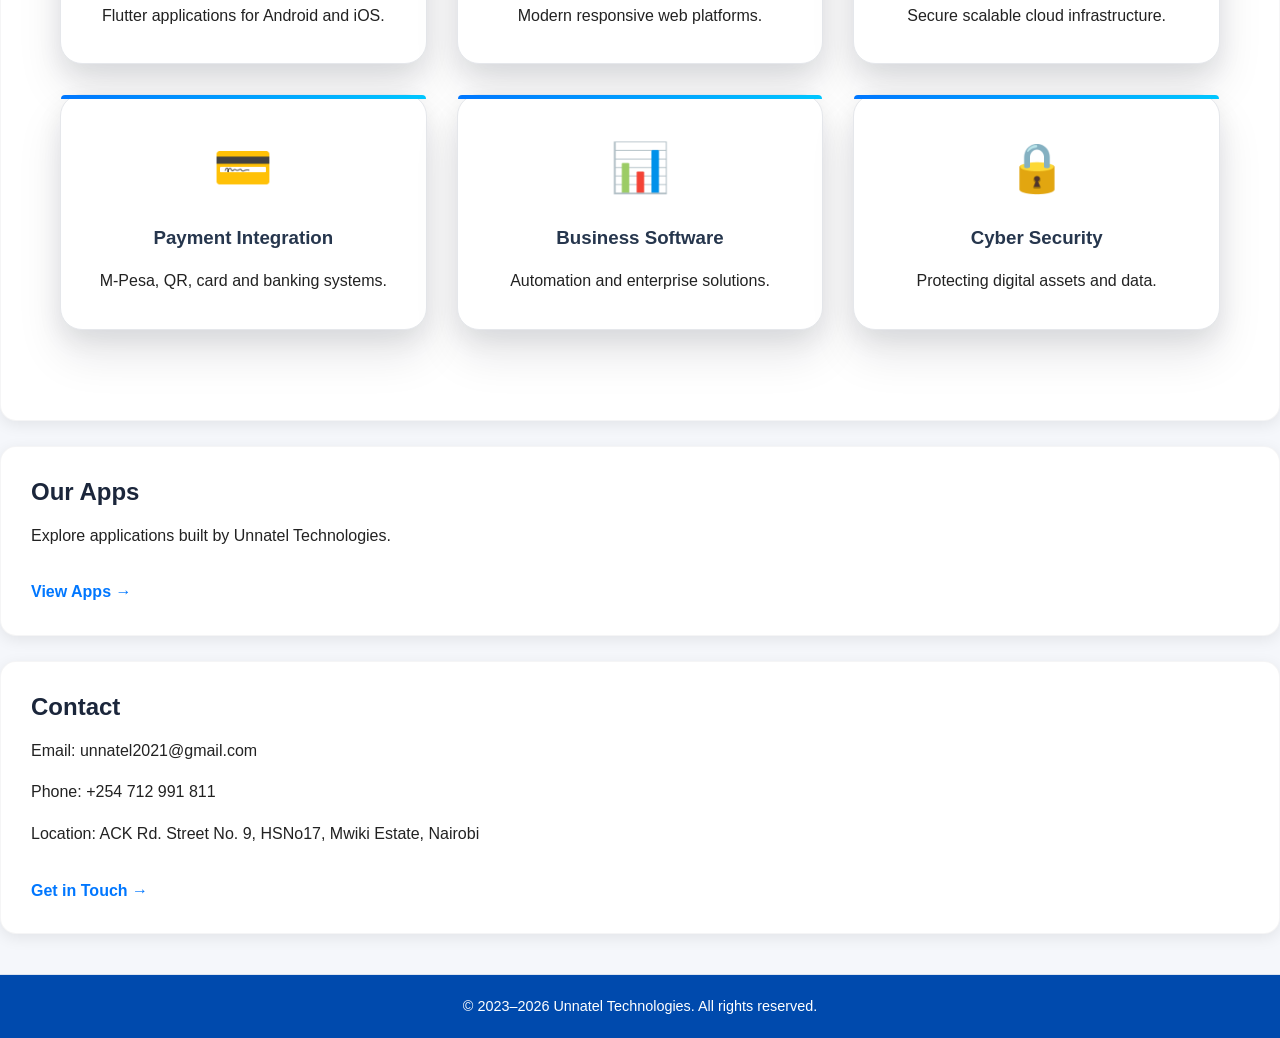
==== commit d18fc567: "Update logo image source in index.html" ====
--- a/index.html
+++ b/index.html
@@ -730,7 +730,7 @@
 <header>
   <nav>
     <div class="logo-container">
-      <img src="assets/images/logounnnatel.png"
+      <img src="assets/images/logounnnatelone.png"
            alt="Unnatel Technologies Logo"
            class="logo">
       <strong class="brand-name">Unnatel Technologies</strong>
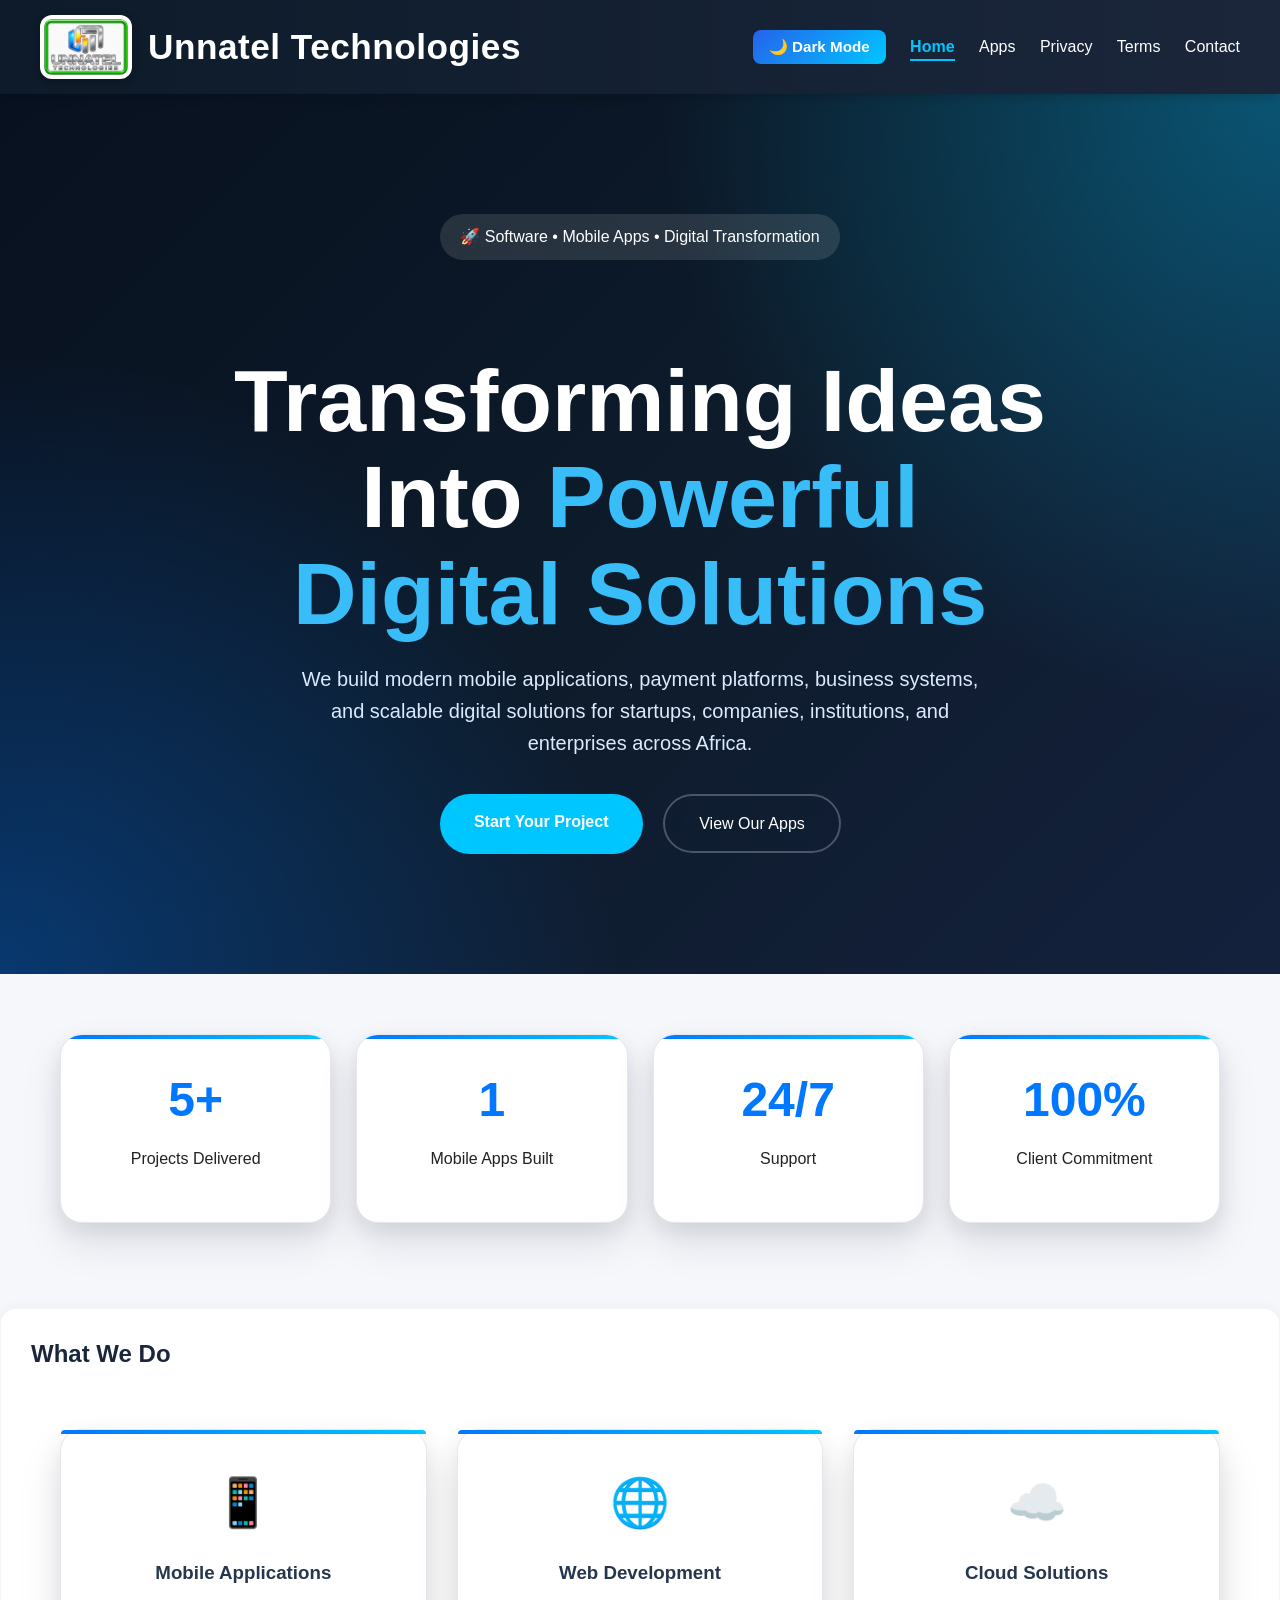
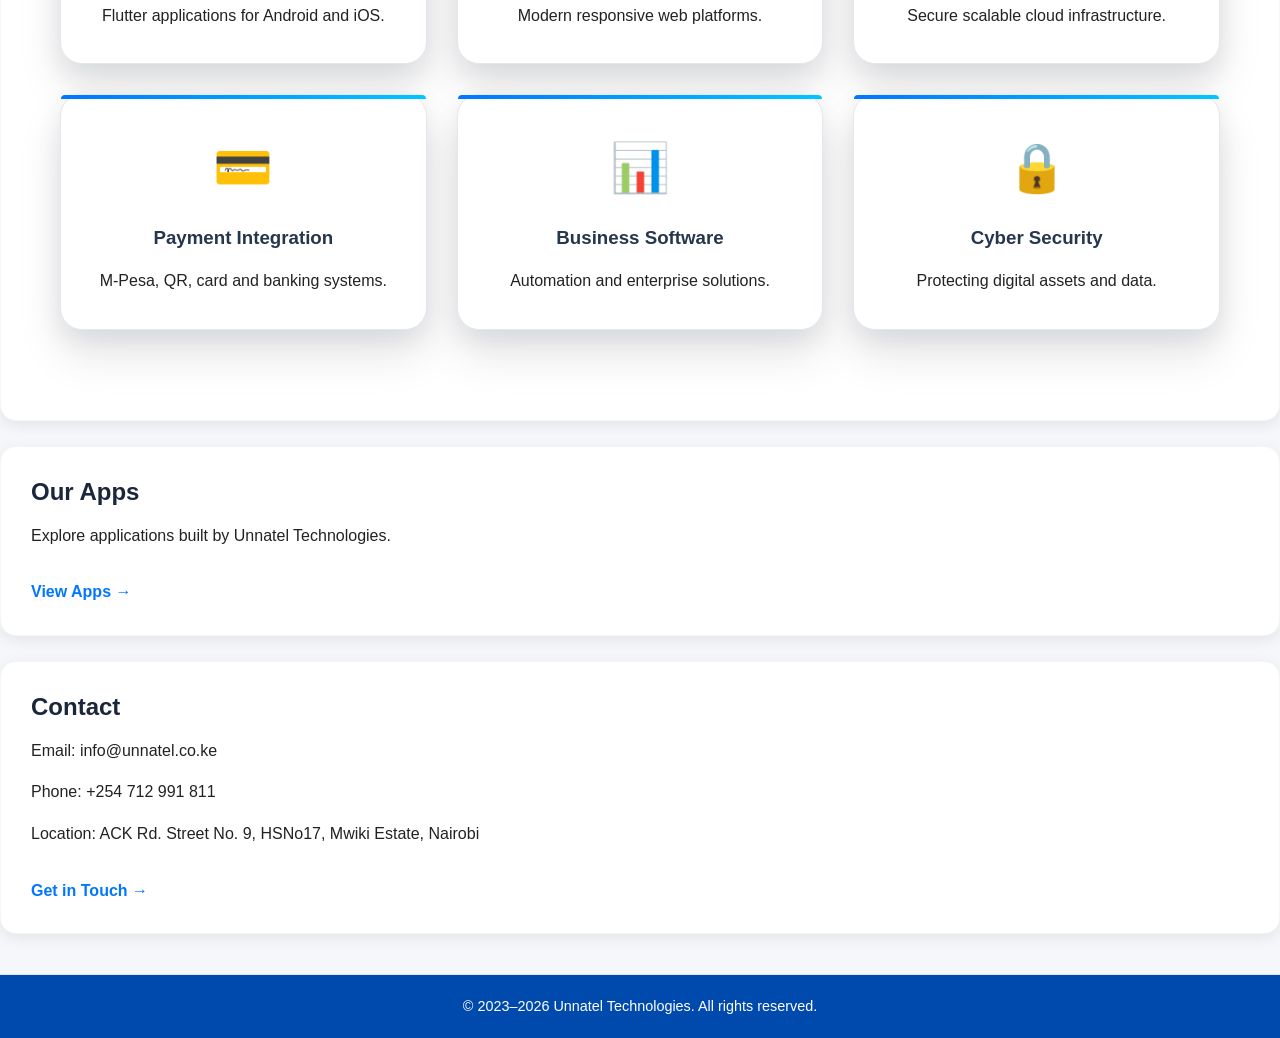
==== commit b38256a1: "Update contact email in index.html" ====
--- a/index.html
+++ b/index.html
@@ -861,7 +861,7 @@
 
   <div class="card">
     <h2>Contact</h2>
-    <p>Email: unnatel2021@gmail.com</p>
+    <p>Email: info@unnatel.co.ke</p>
     <p>Phone: +254 712 991 811</p>
     <p>Location: ACK Rd. Street No. 9, HSNo17, Mwiki Estate, Nairobi</p>
     <a href="contact.html">Get in Touch →</a>
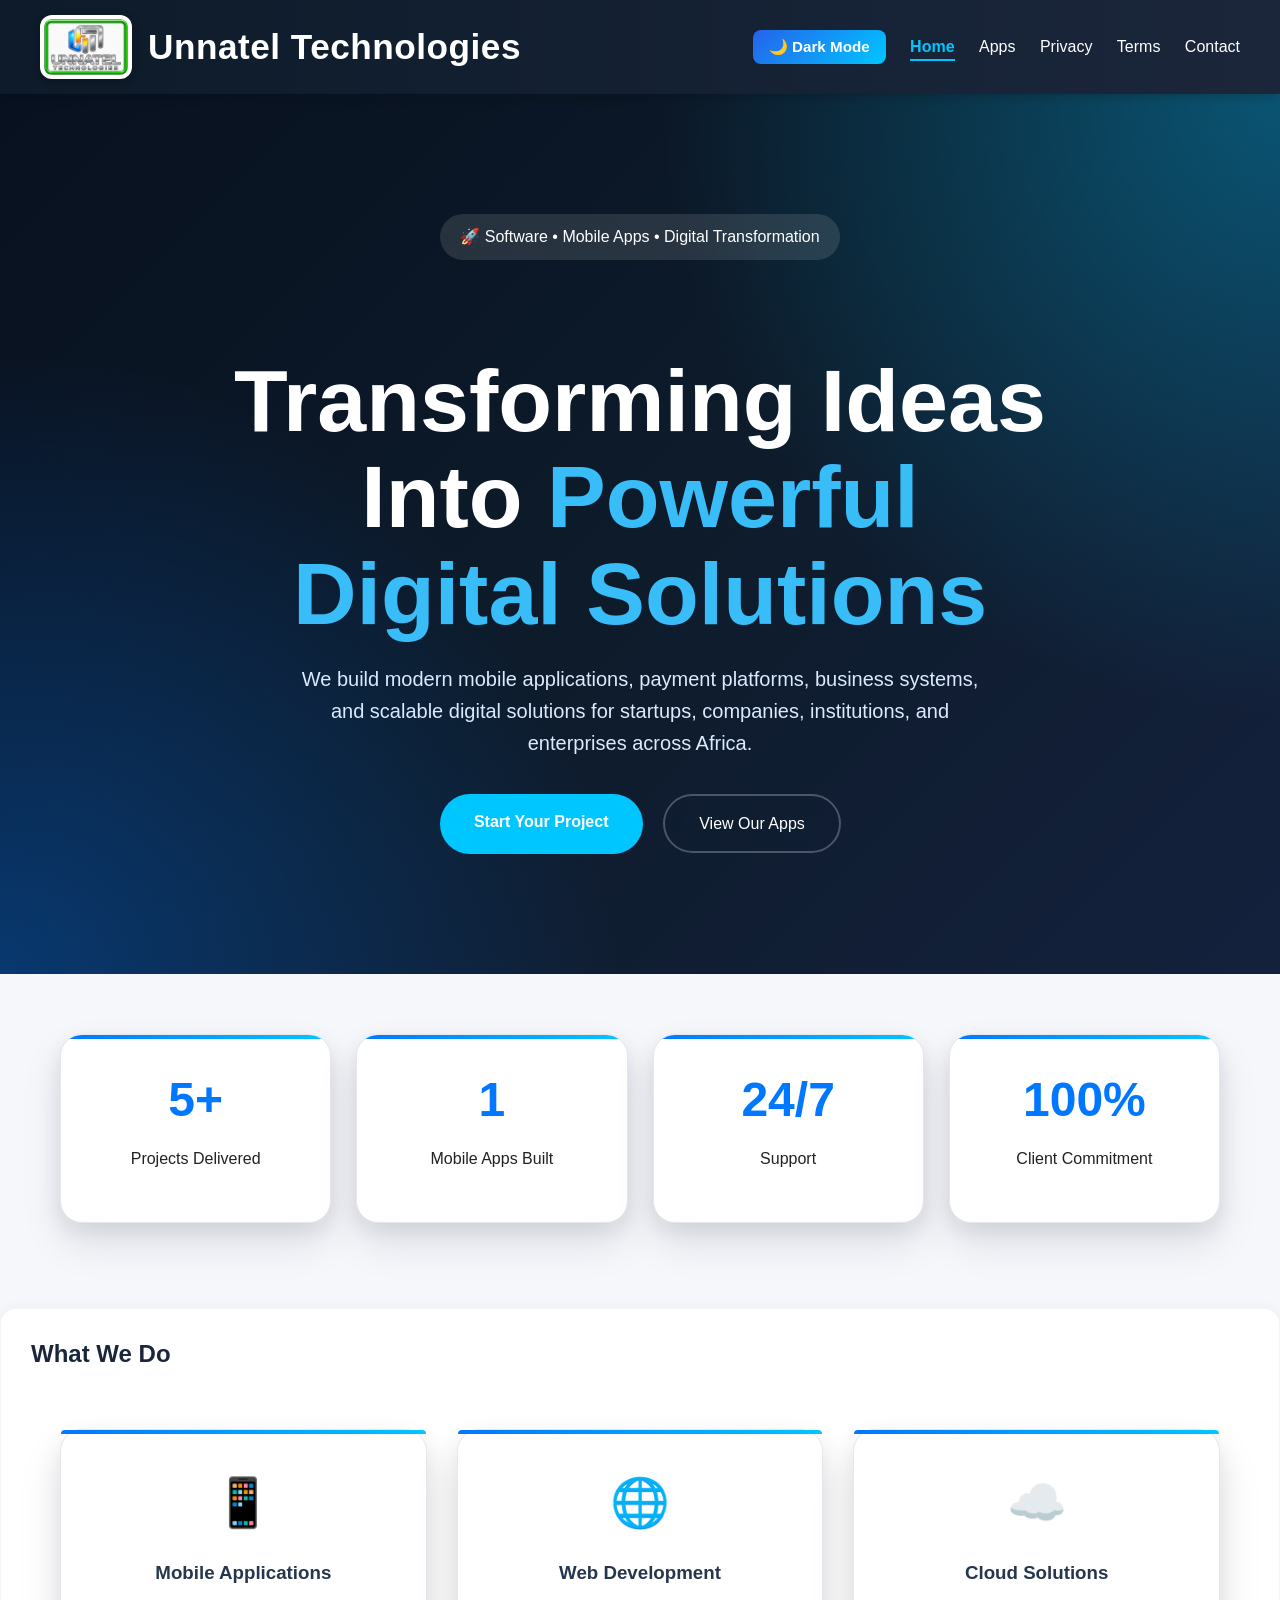
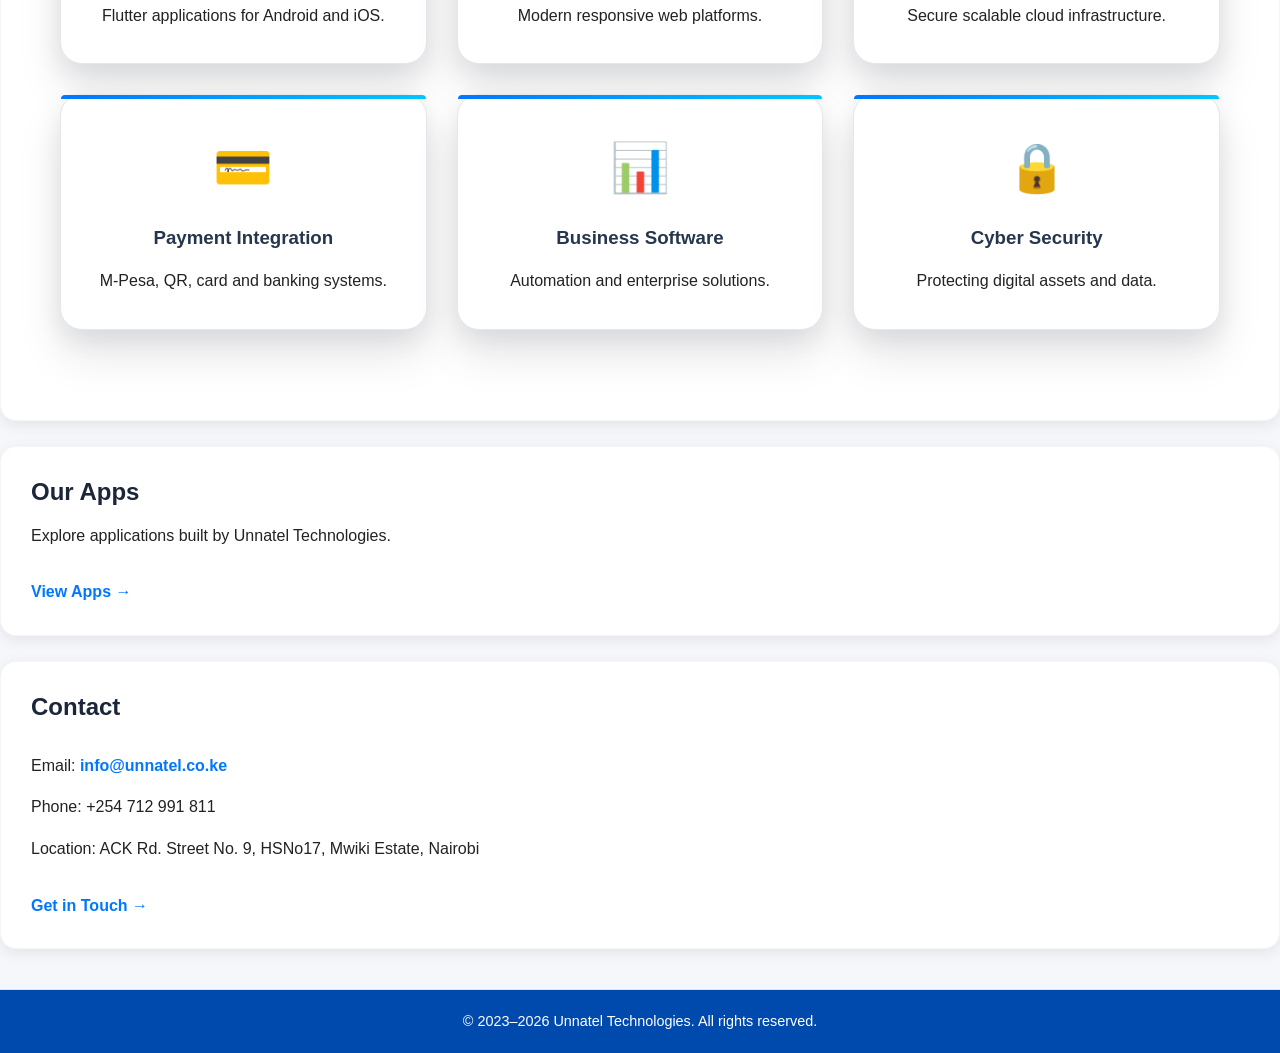
==== commit ab1fe260: "Make email address clickable in contact section" ====
--- a/index.html
+++ b/index.html
@@ -861,7 +861,7 @@
 
   <div class="card">
     <h2>Contact</h2>
-    <p>Email: info@unnatel.co.ke</p>
+    <p>Email: <a href="mailto:info@unnatel.co.ke">info@unnatel.co.ke</a></p>
     <p>Phone: +254 712 991 811</p>
     <p>Location: ACK Rd. Street No. 9, HSNo17, Mwiki Estate, Nairobi</p>
     <a href="contact.html">Get in Touch →</a>
